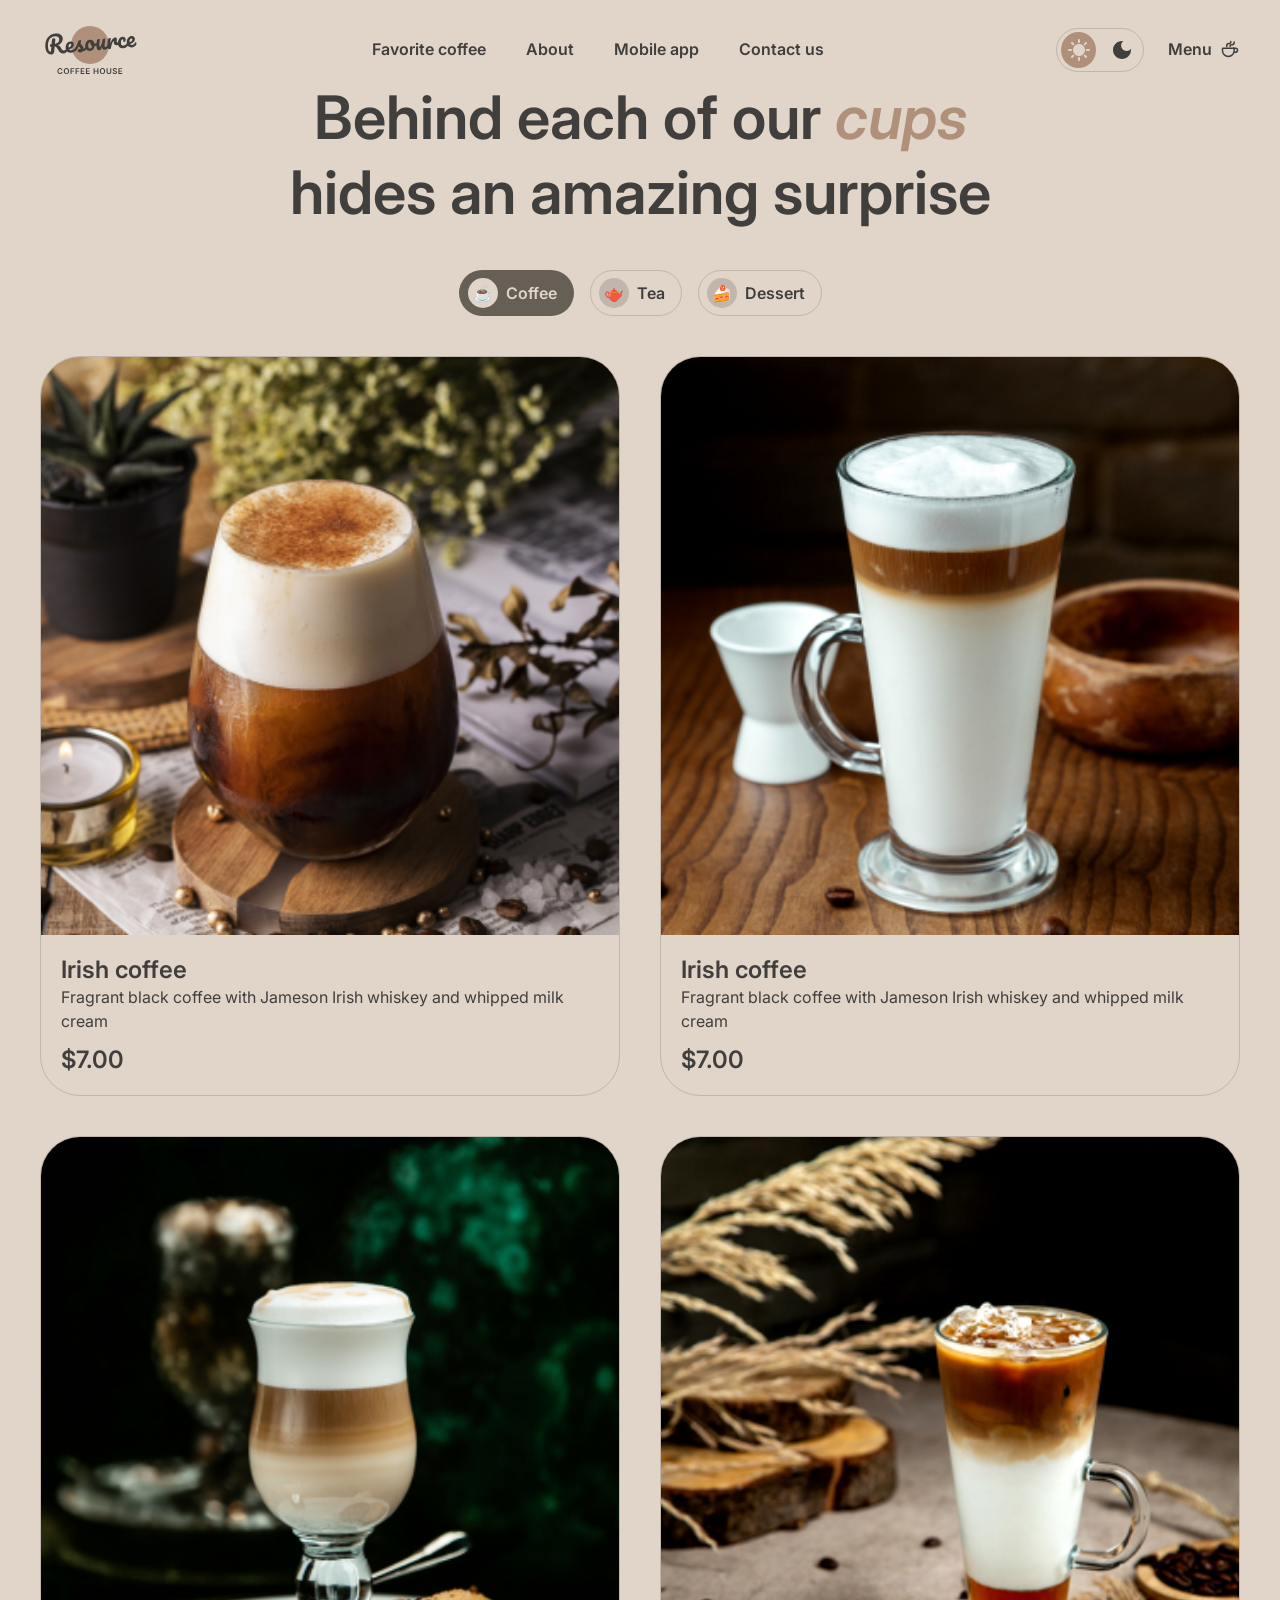
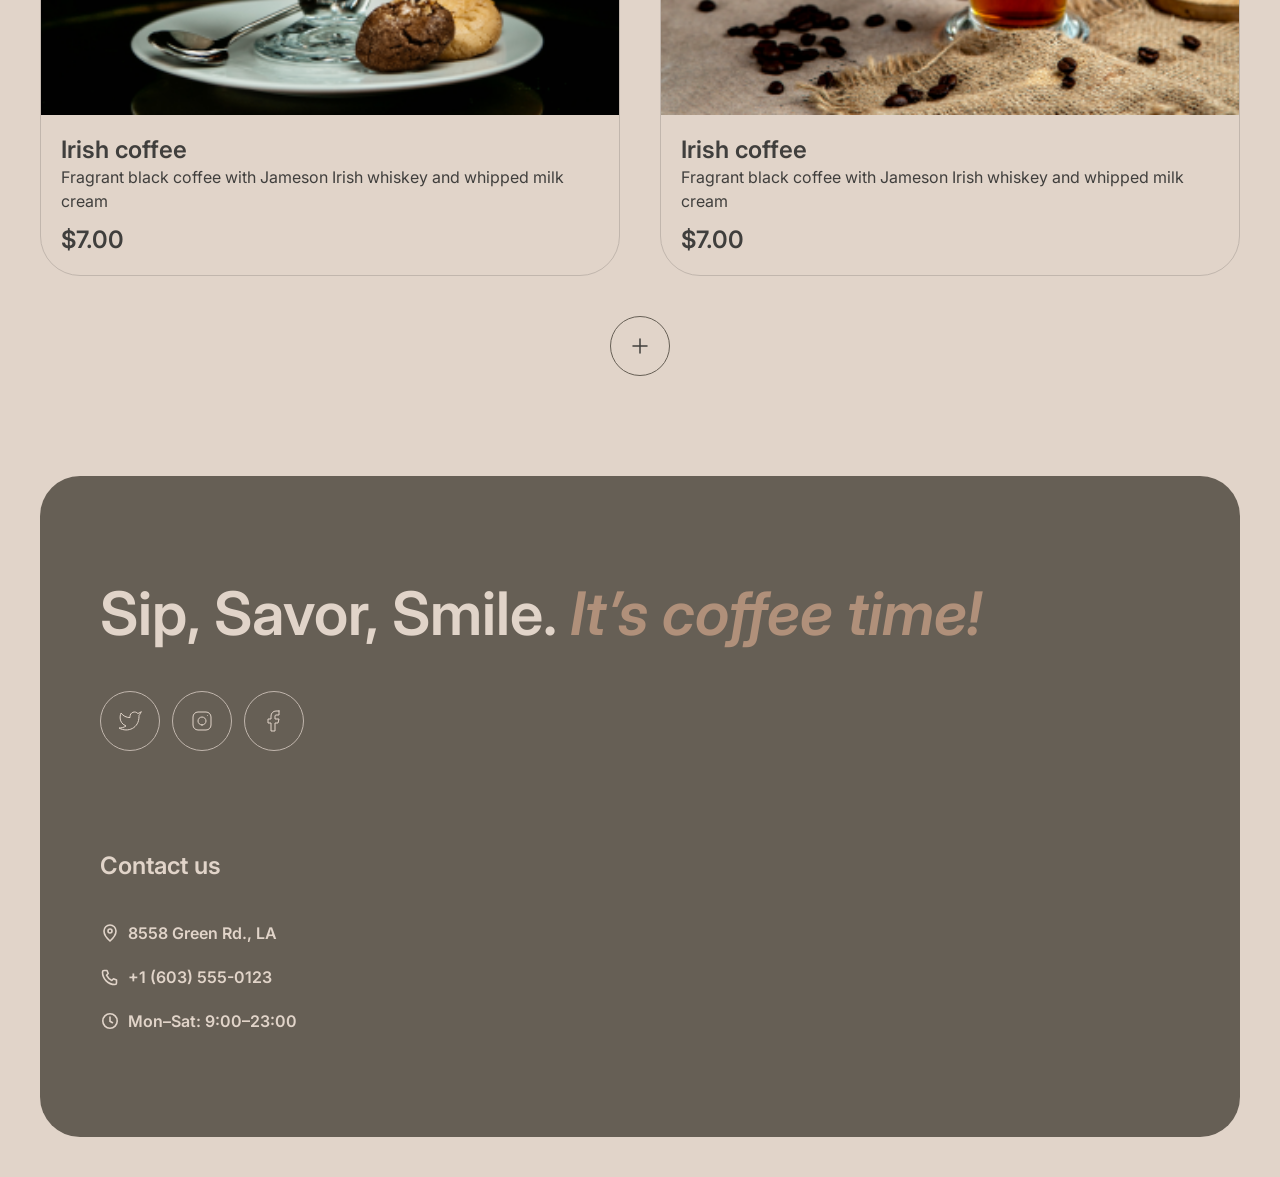
==== menu/index.html @ 62344fa4 "feat: add main and menu page" ====
<!doctype html>
<html lang="en" data-theme="light">
  <head>
    <meta charset="UTF-8" />
    <meta name="viewport" content="width=device-width, initial-scale=1.0" />
    <title>Resource Coffee House</title>
    <link rel="icon" href="../favicon.svg" type="image/svg+xml" />
    <link rel="preconnect" href="https://fonts.googleapis.com" />
    <link rel="preconnect" href="https://fonts.gstatic.com" crossorigin />
    <link
      href="https://fonts.googleapis.com/css2?family=Inter:ital,wght@0,400;0,600;1,600&display=swap"
      rel="stylesheet"
    />
    <link rel="stylesheet" href="../assets/css/main.css" />
    <script>
      document.documentElement.setAttribute(
        "data-theme",
        localStorage.getItem("theme") === "dark" ? "dark" : "light",
      );
    </script>
  </head>
  <body>
    <header class="header">
      <div class="container header__inner">
        <a class="logo" href="../index.html" aria-label="Resource home">
          <svg
            width="100"
            height="60"
            viewBox="0 0 100 60"
            fill="none"
            xmlns="http://www.w3.org/2000/svg"
          >
            <path
              d="M69 25C69 35.4934 60.4934 44 50 44C39.5066 44 31 35.4934 31 25C31 14.5066 39.5066 6 50 6C60.4934 6 69 14.5066 69 25Z"
              fill="#B0907A"
            />
            <path
              d="M95.6784 22.2913C95.8856 22.2732 96.0534 22.3548 96.1817 22.5364C96.326 22.7165 96.4127 22.9739 96.442 23.3086C96.4922 23.8824 96.4 24.3884 96.1652 24.8265C95.7789 25.5509 95.2359 26.1365 94.5362 26.5832C93.8524 27.0285 93.0084 27.295 92.0042 27.3829C90.4741 27.5168 89.2469 27.1664 88.3226 26.3318C87.3969 25.4812 86.8658 24.2749 86.7291 22.7129C86.6329 21.6131 86.7748 20.5727 87.1547 19.5919C87.5333 18.5951 88.1046 17.7822 88.8687 17.1532C89.6487 16.5229 90.5568 16.1623 91.5928 16.0717C92.5173 15.9908 93.2829 16.2049 93.8895 16.714C94.4948 17.2071 94.8386 17.9239 94.9209 18.8643C95.0171 19.9641 94.7016 20.9473 93.9743 21.814C93.2617 22.6633 91.9772 23.4021 90.1208 24.0303C90.5675 24.73 91.2451 25.0401 92.1537 24.9606C92.8072 24.9035 93.3279 24.7053 93.7158 24.3662C94.1197 24.0257 94.5692 23.4725 95.0643 22.7064C95.2346 22.4506 95.4393 22.3122 95.6784 22.2913ZM91.3914 18.4503C90.8016 18.5019 90.3295 18.8885 89.9751 19.6102C89.6365 20.3304 89.5098 21.1767 89.5949 22.149L89.5991 22.1968C90.5199 21.8914 91.2318 21.4918 91.7347 20.9981C92.2376 20.5044 92.4632 19.9626 92.4117 19.3729C92.3852 19.0701 92.2766 18.8386 92.0859 18.6786C91.9098 18.5013 91.6783 18.4252 91.3914 18.4503Z"
              fill="currentColor"
            />
            <path
              d="M83.2976 28.1446C81.7356 28.2813 80.4779 27.9497 79.5245 27.1497C78.5857 26.3324 78.0529 25.1985 77.926 23.7481C77.813 22.457 77.969 21.303 78.394 20.2861C78.819 19.2692 79.4149 18.4622 80.1818 17.8651C80.9487 17.268 81.7784 16.9304 82.671 16.8523C83.5477 16.7756 84.2481 16.9793 84.7723 17.4635C85.311 17.9303 85.6159 18.5702 85.6871 19.383C85.7456 20.0525 85.6437 20.6316 85.3813 21.1203C85.1348 21.6076 84.7725 21.8722 84.2944 21.9141C83.9915 21.9406 83.7382 21.8904 83.5344 21.7637C83.3465 21.6356 83.2414 21.444 83.2191 21.189C83.2093 21.0774 83.2141 20.9485 83.2334 20.8023C83.2527 20.6561 83.2676 20.5504 83.278 20.4852C83.3367 20.2392 83.357 20.0125 83.3389 19.8053C83.3208 19.5981 83.2511 19.4436 83.1297 19.3418C83.0243 19.2386 82.876 19.1953 82.6847 19.2121C82.3181 19.2441 81.9901 19.4415 81.7006 19.8041C81.4097 20.1508 81.193 20.6114 81.0506 21.186C80.9081 21.7606 80.8661 22.3826 80.9247 23.0521C81.0865 24.901 81.9723 25.7551 83.5821 25.6142C84.2356 25.557 84.9181 25.2805 85.6296 24.7846C86.3556 24.2714 87.0469 23.5444 87.7034 22.6036C87.8752 22.3637 88.0806 22.2333 88.3197 22.2124C88.5269 22.1942 88.6946 22.2759 88.8229 22.4574C88.9672 22.6375 89.054 22.895 89.0832 23.2297C89.1362 23.8354 89.028 24.3427 88.7587 24.7518C88.0904 25.7418 87.2526 26.5378 86.2452 27.1399C85.2524 27.7247 84.2699 28.0596 83.2976 28.1446Z"
              fill="currentColor"
            />
            <path
              d="M69.549 29.3476C68.9433 29.4006 68.485 29.1195 68.1742 28.5042C67.8794 27.8876 67.6706 26.8779 67.5479 25.4753C67.3666 23.4032 67.4892 21.4089 67.9158 19.4924C68.0188 19.0177 68.2207 18.6627 68.5213 18.4276C68.8365 18.1752 69.289 18.0232 69.8787 17.9716C70.1975 17.9437 70.4242 17.964 70.5586 18.0326C70.6931 18.1011 70.7701 18.2469 70.7897 18.4701C70.812 18.7251 70.7426 19.3094 70.5816 20.2229C70.478 20.8744 70.3993 21.4434 70.3455 21.93C70.2917 22.4165 70.2636 23.0132 70.2612 23.7201C70.6673 22.3033 71.1594 21.136 71.7376 20.2181C72.3158 19.3002 72.8997 18.6308 73.4892 18.2098C74.0947 17.7874 74.6605 17.5532 75.1865 17.5072C76.2225 17.4166 76.7858 17.8893 76.8765 18.9253C76.8946 19.1325 76.8668 19.6409 76.7931 20.4504C76.7214 21.0991 76.6925 21.5032 76.7064 21.6626C76.7552 22.2204 76.9789 22.4819 77.3773 22.4471C77.8236 22.408 78.3668 22.0072 79.0067 21.2445C79.1958 21.0191 79.4019 20.8967 79.6251 20.8772C79.8323 20.8591 80 20.9408 80.1283 21.1223C80.2712 21.2864 80.3559 21.5199 80.3824 21.8228C80.434 22.4125 80.315 22.8887 80.0255 23.2513C79.6197 23.7526 79.1285 24.1971 78.5521 24.5848C77.9903 24.9552 77.3746 25.1697 76.7052 25.2282C75.8604 25.3021 75.196 25.1434 74.7121 24.7521C74.2441 24.3594 73.978 23.7965 73.9139 23.0633C73.8929 22.8242 73.8959 22.583 73.9228 22.3397C73.9268 22.0182 73.9239 21.8016 73.9142 21.69C73.8919 21.435 73.793 21.3151 73.6177 21.3305C73.3786 21.3514 73.0836 21.6503 72.7325 22.2271C72.396 22.7865 72.0748 23.5213 71.7689 24.4314C71.4631 25.3415 71.2332 26.2932 71.0791 27.2864C70.9694 28.0509 70.8068 28.5791 70.5914 28.8709C70.3906 29.1455 70.0431 29.3044 69.549 29.3476Z"
              fill="currentColor"
            />
            <path
              d="M59.2462 30.2488C58.5289 30.3116 57.9106 30.0364 57.3912 29.4233C56.8863 28.7929 56.5906 27.9836 56.5042 26.9954C56.3996 25.8 56.3838 24.7012 56.4567 23.699C56.5282 22.6809 56.6985 21.5979 56.9675 20.4501C57.085 19.958 57.2782 19.5958 57.547 19.3635C57.8157 19.1312 58.2609 18.9878 58.8826 18.9334C59.2332 18.9028 59.4772 18.9376 59.6145 19.038C59.7677 19.1371 59.8541 19.2981 59.8736 19.5213C59.8847 19.6488 59.8347 20.0868 59.7235 20.8354C59.6157 21.4391 59.5349 21.9842 59.4811 22.4707C59.3088 24.1722 59.247 25.3019 59.2958 25.8598C59.3251 26.1945 59.3859 26.4301 59.4781 26.5666C59.569 26.6871 59.7021 26.7397 59.8774 26.7244C60.1165 26.7035 60.3904 26.4386 60.6993 25.9297C61.024 25.4195 61.3431 24.6608 61.6565 23.6536C61.9859 22.6451 62.2798 21.4148 62.5382 19.9627C62.6239 19.4734 62.7852 19.114 63.0221 18.8845C63.2749 18.6535 63.6643 18.5151 64.1903 18.4691C64.5569 18.437 64.8161 18.4625 64.9679 18.5456C65.1184 18.6127 65.204 18.7658 65.2249 19.0049C65.2598 19.4034 65.1561 20.5127 64.9138 22.3327C64.646 24.412 64.533 25.6907 64.5748 26.1688C64.6013 26.4717 64.686 26.7052 64.8289 26.8694C64.9703 27.0176 65.1447 27.0827 65.3519 27.0645C65.6706 27.0366 66.0285 26.8126 66.4254 26.3924C66.8368 25.9549 67.3708 25.2657 68.0273 24.3249C68.199 24.0851 68.4044 23.9547 68.6435 23.9337C68.8507 23.9156 69.0185 23.9973 69.1468 24.1788C69.291 24.3589 69.3778 24.6163 69.4071 24.9511C69.4629 25.5886 69.3547 26.096 69.0825 26.4731C68.471 27.3779 67.7905 28.1361 67.041 28.7477C66.3074 29.358 65.4385 29.707 64.4343 29.7949C63.6693 29.8618 63.0776 29.6165 62.6594 29.0588C62.2572 28.4997 62.0093 27.6862 61.9159 26.6183C61.7398 27.7259 61.4065 28.5982 60.9162 29.2354C60.4245 29.8566 59.8678 30.1944 59.2462 30.2488Z"
              fill="currentColor"
            />
            <path
              d="M57.5606 22.8796C57.7678 22.8614 57.9362 22.9511 58.0659 23.1485C58.1956 23.346 58.2744 23.6041 58.3023 23.9229C58.3692 24.688 58.1779 25.1625 57.7282 25.3463C56.8011 25.7647 55.7659 26.048 54.6225 26.1963C54.4367 27.5616 53.9332 28.6898 53.1117 29.5808C52.2888 30.4559 51.3115 30.9429 50.1799 31.0419C49.2235 31.1256 48.3824 30.9663 47.6566 30.564C46.9467 30.1603 46.383 29.5913 45.9654 28.8569C45.5478 28.1225 45.3 27.309 45.2219 26.4164C45.1159 25.205 45.2529 24.1089 45.6328 23.1281C46.0114 22.1313 46.5841 21.3343 47.351 20.7372C48.1165 20.1242 48.9933 19.7744 49.9816 19.688C51.1929 19.582 52.2022 19.9193 53.0093 20.6999C53.8309 21.4632 54.3592 22.453 54.5941 23.6691C55.339 23.5558 56.2177 23.3183 57.23 22.9567C57.3547 22.9136 57.4649 22.8879 57.5606 22.8796ZM50.1494 28.4908C50.6595 28.4462 51.0797 28.2007 51.41 27.7542C51.7563 27.3063 51.959 26.6863 52.0182 25.8941C51.4948 25.6026 51.0739 25.1977 50.7555 24.6795C50.4531 24.1599 50.2754 23.5972 50.2224 22.9916C50.2001 22.7365 50.2017 22.4794 50.2272 22.2202L50.1076 22.2307C49.4701 22.2864 48.9633 22.644 48.5873 23.3032C48.2259 23.9452 48.094 24.824 48.1916 25.9398C48.2683 26.8164 48.4942 27.4712 48.8694 27.9042C49.2605 28.3357 49.6872 28.5313 50.1494 28.4908Z"
              fill="currentColor"
            />
            <path
              d="M40.3103 32.4354C39.4815 32.508 38.8272 32.3725 38.3474 32.029C37.8836 31.6841 37.6307 31.2726 37.5889 30.7944C37.5527 30.38 37.6727 30.0081 37.9491 29.6787C38.2254 29.3494 38.6584 29.1589 39.2482 29.1073C39.4554 29.0892 39.6966 29.0922 39.9717 29.1163C40.2614 29.1231 40.4787 29.1282 40.6235 29.1316C40.5713 28.7185 40.4415 28.3364 40.2341 27.9851C40.0427 27.6325 39.8048 27.3 39.5205 26.9876C39.2348 26.6592 38.9692 26.3773 38.7237 26.1418C38.3119 27.1254 37.8861 27.9497 37.4464 28.6145C37.0226 29.278 36.5482 29.9137 36.0232 30.5218C35.7614 30.8338 35.4711 31.0038 35.1523 31.0316C34.8973 31.054 34.6824 30.9844 34.5077 30.823C34.3316 30.6457 34.2316 30.4216 34.2079 30.1506C34.1801 29.8318 34.2658 29.5272 34.4653 29.2367L34.7426 28.827C35.5244 27.6664 36.1078 26.7159 36.4928 25.9756C36.7233 25.4896 36.9884 24.8481 37.288 24.0509C37.5863 23.2379 37.8745 22.4016 38.1527 21.542C38.3942 20.8142 38.9931 20.4085 39.9494 20.3248C40.3957 20.2858 40.71 20.2984 40.8923 20.3628C41.0746 20.4271 41.1734 20.547 41.1888 20.7223C41.1971 20.8179 41.1785 20.9722 41.1329 21.1849C41.0873 21.3977 41.0177 21.6126 40.9243 21.8296C40.6876 22.4285 40.5867 22.9272 40.6215 23.3257C40.6424 23.5647 40.7451 23.8208 40.9296 24.0937C41.1301 24.3653 41.4244 24.7009 41.8127 25.1006C42.3814 25.7254 42.8141 26.2657 43.111 26.7216C43.4224 27.1601 43.6025 27.6583 43.6513 28.2162C43.6652 28.3756 43.6688 28.6001 43.662 28.8898C44.4166 28.5187 45.2626 27.6335 46.2003 26.2345C46.372 25.9946 46.5774 25.8642 46.8165 25.8433C47.0237 25.8252 47.1915 25.9069 47.3198 26.0884C47.464 26.2685 47.5508 26.5259 47.5801 26.8606C47.6331 27.4663 47.5249 27.9737 47.2555 28.3827C46.545 29.4407 45.8392 30.185 45.1381 30.6158C44.4515 31.0292 43.5756 31.2985 42.5105 31.4238C41.9204 32.0215 41.187 32.3587 40.3103 32.4354Z"
              fill="currentColor"
            />
            <path
              d="M36.6161 26.7357C36.8233 26.7175 36.9911 26.7992 37.1194 26.9807C37.2636 27.1608 37.3504 27.4183 37.3797 27.753C37.4355 28.3905 37.3273 28.8979 37.0551 29.2751C36.5281 30.0439 35.7492 30.7786 34.7183 31.4791C33.7034 32.1782 32.5823 32.5815 31.355 32.6888C29.6814 32.8353 28.3426 32.4947 27.3386 31.667C26.3347 30.8394 25.7637 29.6365 25.6256 28.0586C25.5294 26.9588 25.6713 25.9185 26.0512 24.9376C26.4298 23.9408 27.0011 23.1279 27.7652 22.4989C28.5452 21.8686 29.4533 21.508 30.4893 21.4174C31.4138 21.3365 32.1793 21.5506 32.786 22.0597C33.3913 22.5528 33.7351 23.2696 33.8173 24.21C33.9136 25.3098 33.5981 26.293 32.8708 27.1597C32.1581 28.009 30.8816 28.7471 29.0412 29.3739C29.5039 30.0722 30.293 30.3726 31.4088 30.275C32.126 30.2122 32.9173 29.894 33.7826 29.3204C34.6625 28.7295 35.4016 27.9983 35.9999 27.1269C36.1716 26.887 36.377 26.7566 36.6161 26.7357ZM30.2878 23.796C29.6981 23.8476 29.226 24.2342 28.8715 24.9559C28.533 25.6761 28.4063 26.5224 28.4914 27.4947L28.4955 27.5425C29.4164 27.2371 30.1283 26.8375 30.6312 26.3438C31.1341 25.8501 31.3597 25.3083 31.3081 24.7186C31.2816 24.4158 31.1731 24.1843 30.9824 24.0243C30.8063 23.847 30.5747 23.7709 30.2878 23.796Z"
              fill="currentColor"
            />
            <path
              d="M27.6906 27.5167C27.8978 27.4986 28.0656 27.5803 28.1939 27.7618C28.3382 27.9419 28.4249 28.1993 28.4542 28.5341C28.5086 29.1557 28.4004 29.6631 28.1296 30.0561C27.4454 31.0476 26.7351 31.8324 25.9987 32.4108C25.261 32.9733 24.3581 33.3012 23.2902 33.3946C22.2541 33.4853 21.3451 33.2837 20.5631 32.79C19.797 32.2949 19.028 31.3985 18.256 30.1009C17.6351 29.063 17.151 28.3023 16.8035 27.8188C16.4547 27.3193 16.119 26.9712 15.7967 26.7745C15.4903 26.5765 15.1198 26.4724 14.6852 26.4622C14.6508 26.8025 14.5595 27.8705 14.4114 29.6663C14.3537 30.4744 14.3165 30.9675 14.3 31.1456C14.2256 32.1319 13.9724 32.9089 13.5402 33.4767C13.1067 34.0286 12.4038 34.3471 11.4315 34.4321C10.3636 34.5256 9.38799 34.2977 8.50477 33.7486C7.63609 33.1822 6.9298 32.3606 6.38589 31.2839C5.84059 30.1913 5.50518 28.9277 5.37968 27.4932C5.1454 24.8154 5.40544 22.4638 6.15978 20.4383C6.93006 18.4115 8.10738 16.8148 9.69174 15.6483C11.2906 14.4644 13.1899 13.7763 15.3895 13.5838C16.9196 13.45 18.223 13.5688 19.2994 13.9404C20.3759 14.312 21.1968 14.8826 21.762 15.6523C22.3432 16.4206 22.6784 17.3148 22.7676 18.3349C22.8457 19.2275 22.7073 20.1229 22.3522 21.0213C22.0117 21.9023 21.4476 22.7066 20.66 23.434C19.8724 24.1614 18.8869 24.7375 17.7034 25.1622C18.4866 25.3025 19.1057 25.5856 19.5605 26.0116C20.0154 26.4376 20.4891 27.0787 20.9816 27.9351C21.5115 28.8524 22.0112 29.5153 22.4806 29.924C22.966 30.3312 23.4955 30.5098 24.0693 30.4596C24.5794 30.4149 25.0509 30.205 25.4838 29.8299C25.9154 29.4388 26.4456 28.7981 27.0744 27.9079C27.2461 27.6681 27.4515 27.5377 27.6906 27.5167ZM11.3837 26.727C10.8418 26.7744 10.4561 26.6797 10.2266 26.4428C10.013 26.2045 9.89225 25.9259 9.86436 25.6071C9.8309 25.2246 9.92394 24.9113 10.1435 24.6672C10.379 24.4218 10.6562 24.2851 10.9749 24.2572L11.5727 24.2049C11.691 22.6206 11.8123 21.2528 11.9364 20.1016C12.053 19.0474 12.6771 18.4708 13.8088 18.3718C14.7173 18.2923 15.2071 18.659 15.2782 19.4719C15.2936 19.6473 15.2975 19.7835 15.2899 19.8805L14.9199 23.9121C15.7764 23.789 16.5393 23.5134 17.2085 23.0855C17.8937 22.6561 18.4149 22.0966 18.7722 21.4068C19.1454 20.7156 19.2957 19.9556 19.2232 19.1268C19.1353 18.1226 18.7236 17.3636 17.988 16.8498C17.2524 16.3359 16.2232 16.1369 14.9002 16.2526C13.3382 16.3893 12.0016 16.8997 10.8904 17.7839C9.79381 18.6508 8.98568 19.8779 8.46605 21.4653C7.94503 23.0366 7.78003 24.9142 7.97108 27.0978C8.06033 28.1179 8.24063 28.9855 8.51198 29.7006C8.78334 30.4157 9.08648 30.9432 9.42139 31.2834C9.75631 31.6235 10.0592 31.7817 10.3302 31.7579C10.5374 31.7398 10.6957 31.6216 10.8051 31.4032C10.9304 31.1834 11.0127 30.839 11.052 30.3698L11.3837 26.727Z"
              fill="currentColor"
            />
            <path
              d="M78.4023 54.0001V48.1819H82.1864V49.0654H79.4563V50.645H81.9904V51.5285H79.4563V53.1165H82.2092V54.0001H78.4023Z"
              fill="currentColor"
            />
            <path
              d="M75.9698 49.7813C75.9433 49.5332 75.8316 49.34 75.6346 49.2017C75.4395 49.0635 75.1857 48.9943 74.8732 48.9943C74.6535 48.9943 74.4651 49.0275 74.3079 49.0938C74.1507 49.1601 74.0304 49.25 73.9471 49.3637C73.8638 49.4773 73.8211 49.607 73.8192 49.7529C73.8192 49.8741 73.8467 49.9792 73.9016 50.0682C73.9585 50.1572 74.0352 50.233 74.1317 50.2955C74.2283 50.3561 74.3353 50.4072 74.4528 50.4489C74.5702 50.4906 74.6886 50.5256 74.8079 50.554L75.3533 50.6904C75.573 50.7415 75.7842 50.8106 75.9869 50.8977C76.1914 50.9849 76.3742 51.0947 76.5352 51.2273C76.698 51.3599 76.8268 51.5199 76.9215 51.7074C77.0162 51.8949 77.0636 52.1146 77.0636 52.3665C77.0636 52.7074 76.9764 53.0076 76.8022 53.2671C76.628 53.5246 76.3761 53.7263 76.0465 53.8722C75.7189 54.0161 75.3221 54.0881 74.8562 54.0881C74.4035 54.0881 74.0105 54.018 73.6772 53.8779C73.3458 53.7377 73.0863 53.5332 72.8988 53.2642C72.7132 52.9953 72.6128 52.6676 72.5977 52.2813H73.6346C73.6497 52.4839 73.7122 52.6525 73.8221 52.787C73.9319 52.9214 74.0749 53.0218 74.2511 53.0881C74.4291 53.1544 74.628 53.1875 74.8477 53.1875C75.0768 53.1875 75.2776 53.1534 75.4499 53.0852C75.6242 53.0152 75.7605 52.9186 75.859 52.7955C75.9575 52.6705 76.0077 52.5246 76.0096 52.358C76.0077 52.2065 75.9632 52.0815 75.8761 51.983C75.7889 51.8826 75.6668 51.7993 75.5096 51.733C75.3543 51.6648 75.1725 51.6042 74.9641 51.5512L74.3022 51.3807C73.823 51.2576 73.4442 51.071 73.1658 50.821C72.8893 50.5692 72.7511 50.2349 72.7511 49.8182C72.7511 49.4754 72.8439 49.1752 73.0295 48.9176C73.217 48.6601 73.4717 48.4602 73.7937 48.3182C74.1156 48.1743 74.4802 48.1023 74.8874 48.1023C75.3003 48.1023 75.6621 48.1743 75.9727 48.3182C76.2852 48.4602 76.5304 48.6582 76.7085 48.912C76.8865 49.1638 76.9783 49.4536 76.984 49.7813H75.9698Z"
              fill="currentColor"
            />
            <path
              d="M70.2086 48.1819H71.2626V51.983C71.2626 52.3997 71.1641 52.7662 70.9672 53.0825C70.7721 53.3987 70.4975 53.6459 70.1433 53.8239C69.7891 54.0001 69.3753 54.0881 68.9018 54.0881C68.4264 54.0881 68.0117 54.0001 67.6575 53.8239C67.3033 53.6459 67.0287 53.3987 66.8336 53.0825C66.6386 52.7662 66.541 52.3997 66.541 51.983V48.1819H67.595V51.895C67.595 52.1374 67.648 52.3533 67.7541 52.5427C67.862 52.7321 68.0136 52.8807 68.2086 52.9887C68.4037 53.0948 68.6348 53.1478 68.9018 53.1478C69.1689 53.1478 69.3999 53.0948 69.595 52.9887C69.792 52.8807 69.9435 52.7321 70.0495 52.5427C70.1556 52.3533 70.2086 52.1374 70.2086 51.895V48.1819Z"
              fill="currentColor"
            />
            <path
              d="M65.1435 51.0909C65.1435 51.7178 65.026 52.2548 64.7912 52.7017C64.5582 53.1468 64.2401 53.4877 63.8366 53.7245C63.4351 53.9612 62.9796 54.0796 62.4702 54.0796C61.9607 54.0796 61.5043 53.9612 61.1009 53.7245C60.6993 53.4858 60.3812 53.144 60.1463 52.6989C59.9134 52.2519 59.7969 51.7159 59.7969 51.0909C59.7969 50.464 59.9134 49.9281 60.1463 49.483C60.3812 49.036 60.6993 48.6942 61.1009 48.4574C61.5043 48.2207 61.9607 48.1023 62.4702 48.1023C62.9796 48.1023 63.4351 48.2207 63.8366 48.4574C64.2401 48.6942 64.5582 49.036 64.7912 49.483C65.026 49.9281 65.1435 50.464 65.1435 51.0909ZM64.0838 51.0909C64.0838 50.6496 64.0147 50.2775 63.8764 49.9745C63.7401 49.6695 63.5507 49.4394 63.3082 49.2841C63.0658 49.1269 62.7865 49.0483 62.4702 49.0483C62.1539 49.0483 61.8745 49.1269 61.6321 49.2841C61.3897 49.4394 61.1993 49.6695 61.0611 49.9745C60.9247 50.2775 60.8565 50.6496 60.8565 51.0909C60.8565 51.5322 60.9247 51.9053 61.0611 52.2102C61.1993 52.5133 61.3897 52.7434 61.6321 52.9006C61.8745 53.0559 62.1539 53.1335 62.4702 53.1335C62.7865 53.1335 63.0658 53.0559 63.3082 52.9006C63.5507 52.7434 63.7401 52.5133 63.8764 52.2102C64.0147 51.9053 64.0838 51.5322 64.0838 51.0909Z"
              fill="currentColor"
            />
            <path
              d="M53.5918 54.0001V48.1819H54.6458V50.645H57.3418V48.1819H58.3986V54.0001H57.3418V51.5285H54.6458V54.0001H53.5918Z"
              fill="currentColor"
            />
            <path
              d="M45.9492 54.0001V48.1819H49.7333V49.0654H47.0032V50.645H49.5373V51.5285H47.0032V53.1165H49.756V54.0001H45.9492Z"
              fill="currentColor"
            />
            <path
              d="M40.6895 54.0001V48.1819H44.4735V49.0654H41.7434V50.645H44.2775V51.5285H41.7434V53.1165H44.4963V54.0001H40.6895Z"
              fill="currentColor"
            />
            <path
              d="M35.6016 54.0001V48.1819H39.3288V49.0654H36.6555V50.645H39.0732V51.5285H36.6555V54.0001H35.6016Z"
              fill="currentColor"
            />
            <path
              d="M30.5137 54.0001V48.1819H34.2409V49.0654H31.5676V50.645H33.9853V51.5285H31.5676V54.0001H30.5137Z"
              fill="currentColor"
            />
            <path
              d="M29.1181 51.0909C29.1181 51.7178 29.0007 52.2548 28.7658 52.7017C28.5328 53.1468 28.2147 53.4877 27.8113 53.7245C27.4097 53.9612 26.9542 54.0796 26.4448 54.0796C25.9353 54.0796 25.4789 53.9612 25.0755 53.7245C24.6739 53.4858 24.3558 53.144 24.1209 52.6989C23.888 52.2519 23.7715 51.7159 23.7715 51.0909C23.7715 50.464 23.888 49.9281 24.1209 49.483C24.3558 49.036 24.6739 48.6942 25.0755 48.4574C25.4789 48.2207 25.9353 48.1023 26.4448 48.1023C26.9542 48.1023 27.4097 48.2207 27.8113 48.4574C28.2147 48.6942 28.5328 49.036 28.7658 49.483C29.0007 49.9281 29.1181 50.464 29.1181 51.0909ZM28.0584 51.0909C28.0584 50.6496 27.9893 50.2775 27.851 49.9745C27.7147 49.6695 27.5253 49.4394 27.2828 49.2841C27.0404 49.1269 26.7611 49.0483 26.4448 49.0483C26.1285 49.0483 25.8491 49.1269 25.6067 49.2841C25.3643 49.4394 25.1739 49.6695 25.0357 49.9745C24.8993 50.2775 24.8311 50.6496 24.8311 51.0909C24.8311 51.5322 24.8993 51.9053 25.0357 52.2102C25.1739 52.5133 25.3643 52.7434 25.6067 52.9006C25.8491 53.0559 26.1285 53.1335 26.4448 53.1335C26.7611 53.1335 27.0404 53.0559 27.2828 52.9006C27.5253 52.7434 27.7147 52.5133 27.851 52.2102C27.9893 51.9053 28.0584 51.5322 28.0584 51.0909Z"
              fill="currentColor"
            />
            <path
              d="M22.5536 50.1449H21.4911C21.4608 49.9707 21.4049 49.8163 21.3235 49.6818C21.2421 49.5455 21.1407 49.4299 21.0195 49.3352C20.8983 49.2406 20.7601 49.1695 20.6048 49.1222C20.4513 49.0729 20.2856 49.0483 20.1076 49.0483C19.7913 49.0483 19.511 49.1279 19.2667 49.287C19.0224 49.4442 18.8311 49.6752 18.6928 49.9801C18.5546 50.2832 18.4854 50.6534 18.4854 51.0909C18.4854 51.536 18.5546 51.911 18.6928 52.2159C18.833 52.519 19.0243 52.7481 19.2667 52.9034C19.511 53.0568 19.7904 53.1335 20.1048 53.1335C20.279 53.1335 20.4419 53.1108 20.5934 53.0654C20.7468 53.018 20.8841 52.9489 21.0053 52.858C21.1284 52.7671 21.2317 52.6553 21.315 52.5227C21.4002 52.3902 21.4589 52.2387 21.4911 52.0682L22.5536 52.0739C22.5138 52.3504 22.4277 52.6099 22.2951 52.8523C22.1644 53.0947 21.993 53.3087 21.7809 53.4943C21.5688 53.6781 21.3207 53.822 21.0366 53.9262C20.7525 54.0284 20.4371 54.0796 20.0906 54.0796C19.5792 54.0796 19.1228 53.9612 18.7212 53.7245C18.3197 53.4877 18.0034 53.1459 17.7724 52.6989C17.5413 52.2519 17.4258 51.7159 17.4258 51.0909C17.4258 50.464 17.5423 49.9281 17.7752 49.483C18.0082 49.036 18.3254 48.6942 18.7269 48.4574C19.1284 48.2207 19.583 48.1023 20.0906 48.1023C20.4144 48.1023 20.7156 48.1477 20.994 48.2387C21.2724 48.3296 21.5205 48.4631 21.7383 48.6392C21.9561 48.8135 22.1351 49.0275 22.2752 49.2813C22.4173 49.5332 22.5101 49.821 22.5536 50.1449Z"
              fill="currentColor"
            />
          </svg>
        </a>

        <nav class="nav" aria-label="Primary">
          <ul class="nav__list">
            <li>
              <a class="nav__link" href="index.html#favorite-coffee"
                >Favorite coffee</a
              >
            </li>
            <li><a class="nav__link" href="index.html#about">About</a></li>
            <li>
              <a class="nav__link" href="index.html#mobile-app">Mobile app</a>
            </li>
            <li><a class="nav__link" href="#contacts">Contact us</a></li>
          </ul>
        </nav>

        <div class="header__actions">
          <div class="theme-switch" role="group" aria-label="Color theme">
            <button
              type="button"
              class="theme-switch__btn"
              data-theme-value="light"
              aria-label="Light theme"
            >
              <svg
                width="22"
                height="22"
                viewBox="0 0 22 22"
                fill="none"
                xmlns="http://www.w3.org/2000/svg"
              >
                <path
                  d="M10 3V1C10 0.45 10.45 0 11 0C11.55 0 12 0.45 12 1V3C12 3.55 11.55 4 11 4C10.45 4 10 3.55 10 3ZM17.36 6.05L18.77 4.63C19.16 4.24 19.16 3.61 18.77 3.22C18.38 2.83 17.75 2.83 17.36 3.22L15.95 4.64C15.56 5.03 15.56 5.66 15.95 6.05C16.34 6.44 16.97 6.44 17.36 6.05ZM21 10H19C18.45 10 18 10.45 18 11C18 11.55 18.45 12 19 12H21C21.55 12 22 11.55 22 11C22 10.45 21.55 10 21 10ZM11 18C10.45 18 10 18.45 10 19V21C10 21.55 10.45 22 11 22C11.55 22 12 21.55 12 21V19C12 18.45 11.55 18 11 18ZM4.64 6.05L3.22 4.64C2.83 4.25 2.83 3.61 3.22 3.23C3.61 2.85 4.25 2.84 4.63 3.23L6.04 4.64C6.43 5.03 6.43 5.67 6.04 6.05C5.65 6.43 5.02 6.44 4.64 6.05ZM15.95 15.95C15.56 16.34 15.56 16.98 15.95 17.36L17.36 18.77C17.75 19.16 18.39 19.16 18.77 18.77C19.16 18.38 19.16 17.74 18.77 17.36L17.36 15.95C16.98 15.56 16.34 15.56 15.95 15.95ZM1 12H3C3.55 12 4 11.55 4 11C4 10.45 3.55 10 3 10H1C0.45 10 0 10.45 0 11C0 11.55 0.45 12 1 12ZM4.64 18.78L6.05 17.37C6.44 16.98 6.44 16.34 6.05 15.96C5.66 15.58 5.02 15.57 4.64 15.96L3.23 17.37C2.84 17.76 2.84 18.4 3.23 18.78C3.61 19.17 4.25 19.17 4.64 18.78ZM11 5C7.69 5 5 7.69 5 11C5 14.31 7.69 17 11 17C14.31 17 17 14.31 17 11C17 7.69 14.31 5 11 5Z"
                  fill="#E1D4C9"
                />
              </svg>
            </button>
            <button
              type="button"
              class="theme-switch__btn"
              data-theme-value="dark"
              aria-label="Dark theme"
            >
              <svg
                width="18"
                height="18"
                viewBox="0 0 18 18"
                fill="none"
                xmlns="http://www.w3.org/2000/svg"
              >
                <path
                  d="M9 0C4.03 0 0 4.03 0 9C0 13.97 4.03 18 9 18C13.97 18 18 13.97 18 9C18 8.54 17.96 8.08 17.9 7.64C16.92 9.01 15.32 9.9 13.5 9.9C10.52 9.9 8.1 7.48 8.1 4.5C8.1 2.69 8.99 1.08 10.36 0.0999999C9.92 0.0399999 9.46 0 9 0Z"
                  fill="currentColor"
                />
              </svg>
            </button>
          </div>

          <a class="nav__link nav__link--menu" href="menu/">
            Menu
            <svg
              width="20"
              height="20"
              viewBox="0 0 20 20"
              fill="none"
              xmlns="http://www.w3.org/2000/svg"
            >
              <path
                d="M14.166 9.76667V11.6667C14.166 14.8883 11.5543 17.5 8.33268 17.5C5.11102 17.5 2.49935 14.8883 2.49935 11.6667V9.76667C2.49935 9.4353 2.76798 9.16667 3.09935 9.16667H13.566C13.8974 9.16667 14.166 9.4353 14.166 9.76667Z"
                stroke="currentColor"
                stroke-width="1.5"
                stroke-linecap="round"
                stroke-linejoin="round"
              />
              <path
                d="M9.99935 7.49996C9.99935 6.66663 10.5946 5.83329 11.7851 5.83329C13.1 5.83329 14.166 4.7673 14.166 3.45234V2.91663"
                stroke="currentColor"
                stroke-width="1.5"
                stroke-linecap="round"
                stroke-linejoin="round"
              />
              <path
                d="M6.66732 7.5V7.08333C6.66732 5.70262 7.78661 4.58333 9.16732 4.58333C10.0878 4.58333 10.834 3.83714 10.834 2.91667V2.5"
                stroke="currentColor"
                stroke-width="1.5"
                stroke-linecap="round"
                stroke-linejoin="round"
              />
              <path
                d="M13.334 9.16663H15.4173C16.5679 9.16663 17.5007 10.0994 17.5007 11.25C17.5007 12.4006 16.5679 13.3333 15.4173 13.3333H14.1673"
                stroke="currentColor"
                stroke-width="1.5"
                stroke-linecap="round"
                stroke-linejoin="round"
              />
            </svg>
          </a>

          <button type="button" class="burger" aria-label="Open menu">
            <span></span><span></span>
          </button>
        </div>
      </div>
    </header>
    <main class="main">
      <section class="menu">
        <div class="container menu__inner">
          <h1 class="heading-2 menu__title">
            Behind each of our <span class="accent">cups</span> hides an amazing
            surprise
          </h1>

          <div class="tabs" role="tablist" aria-label="Menu categories">
            <button class="tab is-active" type="button">
              <span class="tab__icon" aria-hidden="true">☕</span>
              Coffee
            </button>
            <button class="tab" type="button">
              <span class="tab__icon" aria-hidden="true">🫖</span>
              Tea
            </button>
            <button class="tab" type="button">
              <span class="tab__icon" aria-hidden="true">🍰</span>
              Dessert
            </button>
          </div>

          <div class="catalog">
            <article class="card">
              <img
                src="../assets/images/coffee-1.png"
                alt="Irish coffee"
                width="310"
                height="310"
              />
              <div class="card__body">
                <div>
                  <h2 class="heading-3">Irish coffee</h2>
                  <p>
                    Fragrant black coffee with Jameson Irish whiskey and whipped
                    milk cream
                  </p>
                </div>
                <p class="heading-3">$7.00</p>
              </div>
            </article>
            <article class="card">
              <img
                src="../assets/images/coffee-2.png"
                alt="Irish coffee"
                width="310"
                height="310"
              />
              <div class="card__body">
                <div>
                  <h2 class="heading-3">Irish coffee</h2>
                  <p>
                    Fragrant black coffee with Jameson Irish whiskey and whipped
                    milk cream
                  </p>
                </div>
                <p class="heading-3">$7.00</p>
              </div>
            </article>
            <article class="card">
              <img
                src="../assets/images/coffee-3.png"
                alt="Irish coffee"
                width="310"
                height="310"
              />
              <div class="card__body">
                <div>
                  <h2 class="heading-3">Irish coffee</h2>
                  <p>
                    Fragrant black coffee with Jameson Irish whiskey and whipped
                    milk cream
                  </p>
                </div>
                <p class="heading-3">$7.00</p>
              </div>
            </article>
            <article class="card">
              <img
                src="../assets/images/coffee-4.png"
                alt="Irish coffee"
                width="310"
                height="310"
              />
              <div class="card__body">
                <div>
                  <h2 class="heading-3">Irish coffee</h2>
                  <p>
                    Fragrant black coffee with Jameson Irish whiskey and whipped
                    milk cream
                  </p>
                </div>
                <p class="heading-3">$7.00</p>
              </div>
            </article>
            <article class="card">
              <img
                src="../assets/images/coffee-5.png"
                alt="Irish coffee"
                width="310"
                height="310"
              />
              <div class="card__body">
                <div>
                  <h2 class="heading-3">Irish coffee</h2>
                  <p>
                    Fragrant black coffee with Jameson Irish whiskey and whipped
                    milk cream
                  </p>
                </div>
                <p class="heading-3">$7.00</p>
              </div>
            </article> 
            <article class="card">
              <img
                src="../assets/images/coffee-6.png"
                alt="Irish coffee"
                width="310"
                height="310"
              />
              <div class="card__body">
                <div>
                  <h2 class="heading-3">Irish coffee</h2>
                  <p>
                    Fragrant black coffee with Jameson Irish whiskey and whipped
                    milk cream
                  </p>
                </div>
                <p class="heading-3">$7.00</p>
              </div>
            </article> 
            <article class="card">
              <img
                src="../assets/images/coffee-7.png"
                alt="Irish coffee"
                width="310"
                height="310"
              />
              <div class="card__body">
                <div>
                  <h2 class="heading-3">Irish coffee</h2>
                  <p>
                    Fragrant black coffee with Jameson Irish whiskey and whipped
                    milk cream
                  </p>
                </div>
                <p class="heading-3">$7.00</p>
              </div>
            </article>
            <article class="card">
              <img
                src="../assets/images/coffee-8.png"
                alt="Irish coffee"
                width="310"
                height="310"
              />
              <div class="card__body">
                <div>
                  <h2 class="heading-3">Irish coffee</h2>
                  <p>
                    Fragrant black coffee with Jameson Irish whiskey and whipped
                    milk cream
                  </p>
                </div>
                <p class="heading-3">$7.00</p>
              </div>
            </article>
          </div>

          <button class="load-more" type="button" aria-label="Load more">
            <svg
              width="24"
              height="24"
              viewBox="0 0 24 24"
              fill="none"
              aria-hidden="true"
            >
              <path
                d="M12 5v14M5 12h14"
                stroke="currentColor"
                stroke-width="1.5"
                stroke-linecap="round"
              />
            </svg>
          </button>
        </div>
      </section>
    </main>
    <footer class="footer" id="contacts">
      <div class="container">
        <div class="footer__box">
          <div class="footer__offer">
            <h2 class="heading-2">
              Sip, Savor, Smile. <span class="accent">It’s coffee time!</span>
            </h2>
            <ul class="socials">
              <li>
                <a
                  class="socials__link"
                  href="https://twitter.com"
                  target="_blank"
                  aria-label="Twitter"
                >
                  <svg
                    width="24"
                    height="24"
                    viewBox="0 0 24 24"
                    fill="none"
                    xmlns="http://www.w3.org/2000/svg"
                  >
                    <path
                      d="M23 3.01006C23 3.01006 20.9821 4.20217 19.86 4.54006C19.2577 3.84757 18.4573 3.35675 17.567 3.13398C16.6767 2.91122 15.7395 2.96725 14.8821 3.29451C14.0247 3.62177 13.2884 4.20446 12.773 4.96377C12.2575 5.72309 11.9877 6.62239 12 7.54006V8.54006C10.2426 8.58562 8.50127 8.19587 6.93101 7.4055C5.36074 6.61513 4.01032 5.44869 3 4.01006C3 4.01006 -1 13.0101 8 17.0101C5.94053 18.408 3.48716 19.109 1 19.0101C10 24.0101 21 19.0101 21 7.51006C20.9991 7.23151 20.9723 6.95365 20.92 6.68006C21.9406 5.67355 23 3.01006 23 3.01006Z"
                      stroke="currentColor"
                      stroke-linecap="round"
                      stroke-linejoin="round"
                    />
                  </svg>
                </a>
              </li>
              <li>
                <a
                  class="socials__link"
                  href="https://instagram.com"
                  target="_blank"
                  aria-label="Instagram"
                >
                  <svg
                    width="24"
                    height="24"
                    viewBox="0 0 24 24"
                    fill="none"
                    xmlns="http://www.w3.org/2000/svg"
                  >
                    <path
                      d="M12 16C14.2091 16 16 14.2091 16 12C16 9.79086 14.2091 8 12 8C9.79086 8 8 9.79086 8 12C8 14.2091 9.79086 16 12 16Z"
                      stroke="currentColor"
                      stroke-linecap="round"
                      stroke-linejoin="round"
                    />
                    <path
                      d="M3 16V8C3 5.23858 5.23858 3 8 3H16C18.7614 3 21 5.23858 21 8V16C21 18.7614 18.7614 21 16 21H8C5.23858 21 3 18.7614 3 16Z"
                      stroke="currentColor"
                    />
                    <path
                      d="M17.5 6.51L17.51 6.49889"
                      stroke="currentColor"
                      stroke-linecap="round"
                      stroke-linejoin="round"
                    />
                  </svg>
                </a>
              </li>
              <li>
                <a
                  class="socials__link"
                  href="https://facebook.com"
                  target="_blank"
                  aria-label="Facebook"
                >
                  <svg
                    width="24"
                    height="24"
                    viewBox="0 0 24 24"
                    fill="none"
                    xmlns="http://www.w3.org/2000/svg"
                  >
                    <path
                      d="M17 2H14C12.6739 2 11.4021 2.52678 10.4645 3.46447C9.52678 4.40215 9 5.67392 9 7V10H6V14H9V22H13V14H16L17 10H13V7C13 6.73478 13.1054 6.48043 13.2929 6.29289C13.4804 6.10536 13.7348 6 14 6H17V2Z"
                      stroke="currentColor"
                      stroke-linecap="round"
                      stroke-linejoin="round"
                    />
                  </svg>
                </a>
              </li>
            </ul>
          </div>

          <div class="footer__info">
            <h3 class="heading-3">Contact us</h3>
            <ul class="contacts-list">
              <li>
                <a
                  href="https://maps.google.com/?q=8558+Green+Rd+LA"
                  target="_blank"
                >
                  <svg
                    width="20"
                    height="20"
                    viewBox="0 0 20 20"
                    fill="none"
                    aria-hidden="true"
                  >
                    <path
                      d="M10 18s6-5.2 6-10A6 6 0 1 0 4 8c0 4.8 6 10 6 10Z"
                      stroke="currentColor"
                      stroke-width="1.6"
                    />
                    <circle
                      cx="10"
                      cy="8"
                      r="2"
                      stroke="currentColor"
                      stroke-width="1.6"
                    />
                  </svg>
                  8558 Green Rd., LA
                </a>
              </li>
              <li>
                <a href="tel:+16035550123">
                  <svg
                    width="20"
                    height="20"
                    viewBox="0 0 20 20"
                    fill="none"
                    aria-hidden="true"
                  >
                    <path
                      d="M4 3.5h3l1.2 3L6.5 8.2a11 11 0 0 0 5.3 5.3l1.7-1.7 3 1.2v3A1.5 1.5 0 0 1 15 17.5 12.5 12.5 0 0 1 2.5 5 1.5 1.5 0 0 1 4 3.5Z"
                      stroke="currentColor"
                      stroke-width="1.6"
                      stroke-linejoin="round"
                    />
                  </svg>
                  +1 (603) 555-0123
                </a>
              </li>
              <li>
                <span>
                  <svg
                    width="20"
                    height="20"
                    viewBox="0 0 20 20"
                    fill="none"
                    aria-hidden="true"
                  >
                    <circle
                      cx="10"
                      cy="10"
                      r="7.2"
                      stroke="currentColor"
                      stroke-width="1.6"
                    />
                    <path
                      d="M10 6v4.2l2.5 1.5"
                      stroke="currentColor"
                      stroke-width="1.6"
                      stroke-linecap="round"
                    />
                  </svg>
                  Mon–Sat: 9:00–23:00
                </span>
              </li>
            </ul>
          </div>
        </div>
      </div>
    </footer>

    <script src="../assets/js/theme.js"></script>
  </body>
</html>
---- assets/css/main.css ----
@import "global.css";
@import "reset.css";
@import "theme.css";
@import "header.css";
@import "footer.css";
@import "home.css";
@import "catalog.css";

body {
  font-family: Inter, sans-serif;
  font-size: 16px;
  font-weight: 400;
  line-height: 1.5;
  color: var(--text-primary);
  background: var(--bg-page);
}

img {
  max-width: 100%;
  height: auto;
  display: block;
}

button {
  font: inherit;
  color: inherit;
  background: none;
  border: 0;
  padding: 0;
  cursor: pointer;
}
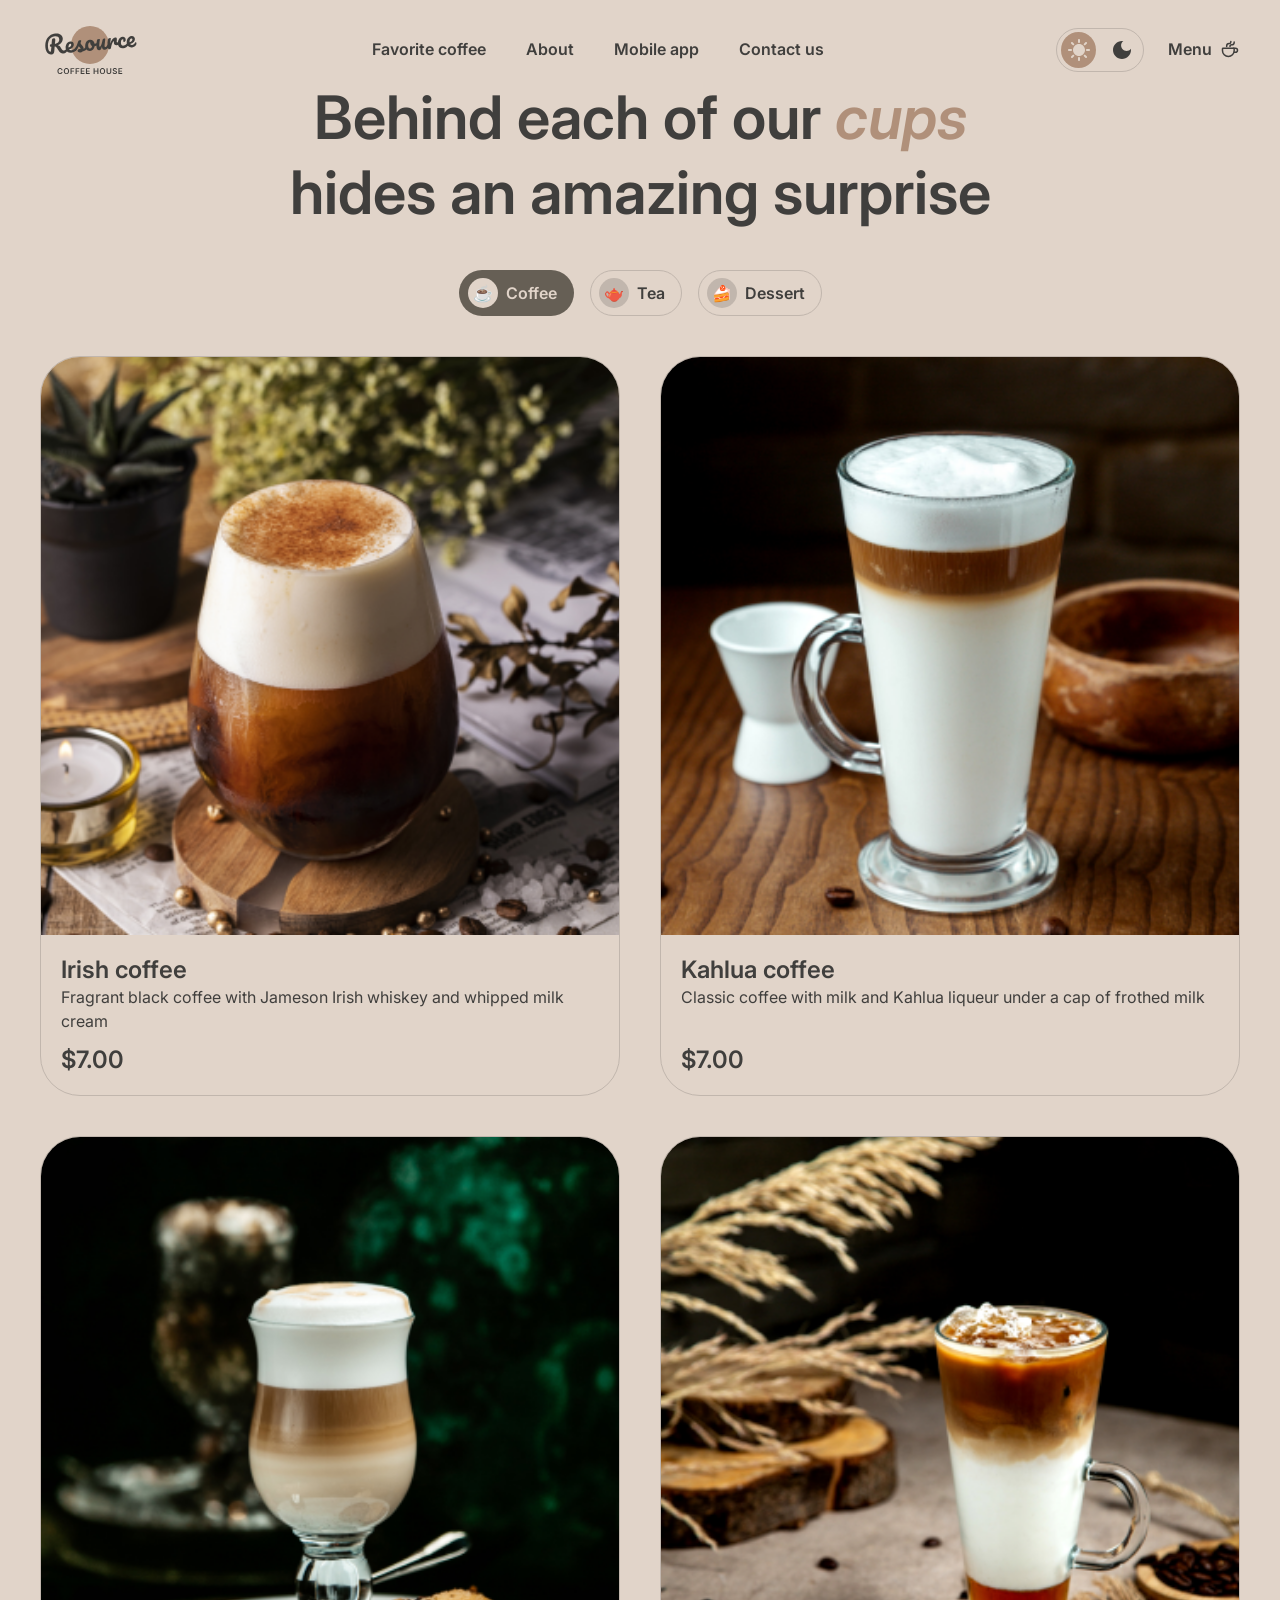
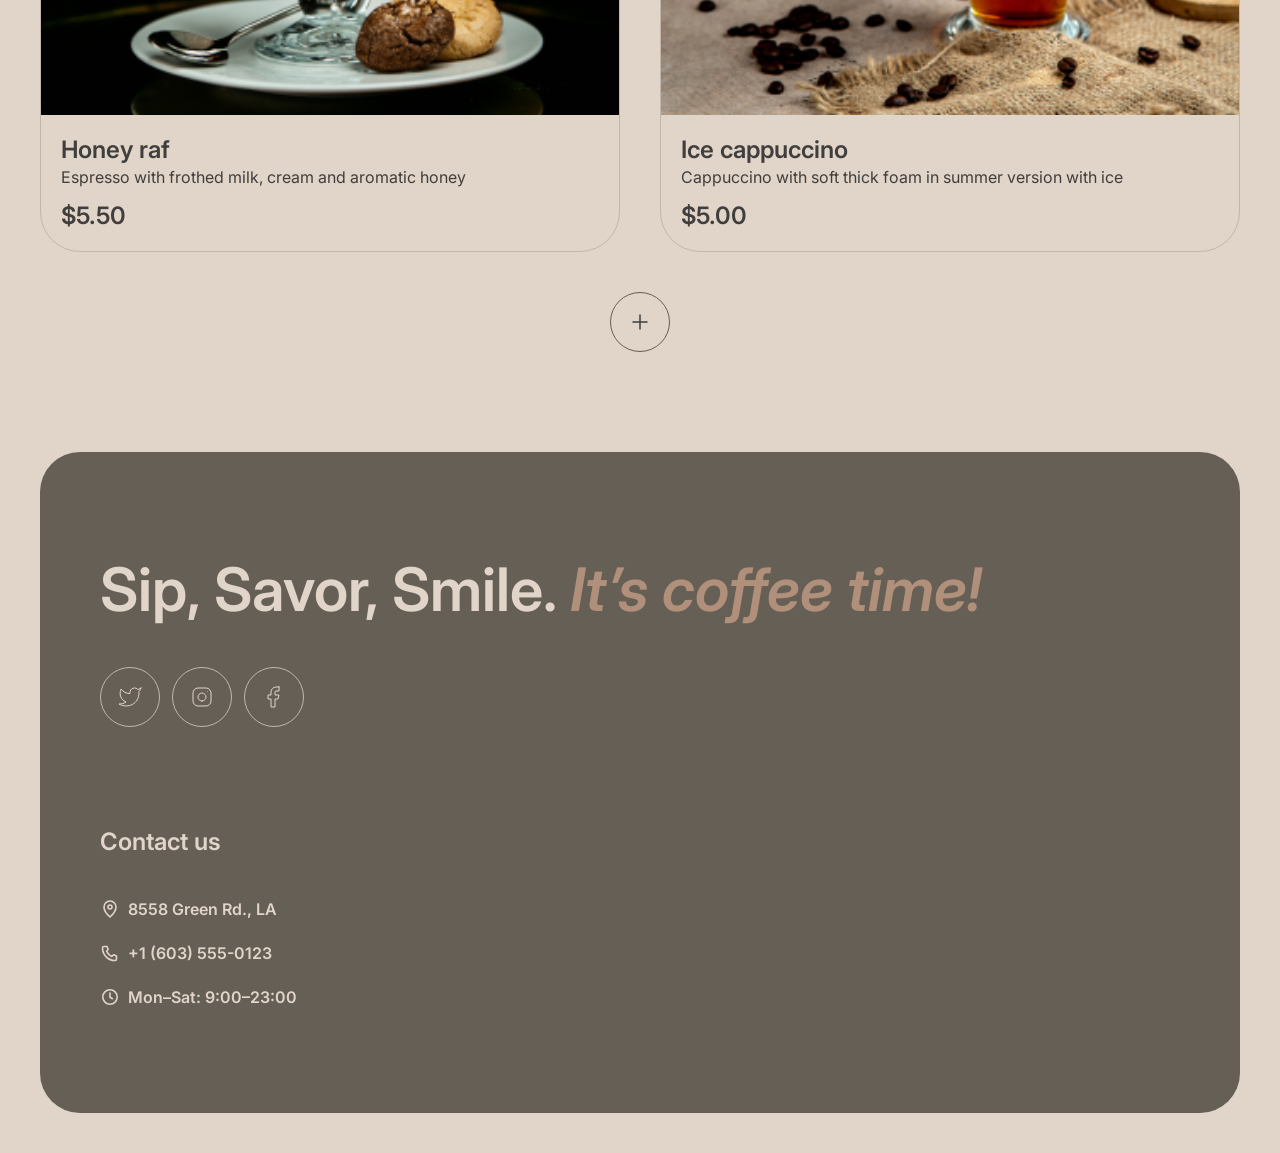
==== commit 7a52c0a4: "fix: update content" ====
--- a/menu/index.html
+++ b/menu/index.html
@@ -116,13 +116,13 @@
         <nav class="nav" aria-label="Primary">
           <ul class="nav__list">
             <li>
-              <a class="nav__link" href="index.html#favorite-coffee"
+              <a class="nav__link" href="../index.html#favorite-coffee"
                 >Favorite coffee</a
               >
             </li>
-            <li><a class="nav__link" href="index.html#about">About</a></li>
+            <li><a class="nav__link" href="../index.html#about">About</a></li>
             <li>
-              <a class="nav__link" href="index.html#mobile-app">Mobile app</a>
+              <a class="nav__link" href="../index.html#mobile-app">Mobile app</a>
             </li>
             <li><a class="nav__link" href="#contacts">Contact us</a></li>
           </ul>
@@ -170,7 +170,7 @@
             </button>
           </div>
 
-          <a class="nav__link nav__link--menu" href="menu/">
+          <a class="nav__link nav__link--menu" href="index.html">
             Menu
             <svg
               width="20"
@@ -267,10 +267,9 @@
               />
               <div class="card__body">
                 <div>
-                  <h2 class="heading-3">Irish coffee</h2>
-                  <p>
-                    Fragrant black coffee with Jameson Irish whiskey and whipped
-                    milk cream
+                  <h2 class="heading-3">Kahlua coffee</h2>
+                  <p>
+                    Classic coffee with milk and Kahlua liqueur under a cap of frothed milk
                   </p>
                 </div>
                 <p class="heading-3">$7.00</p>
@@ -285,13 +284,12 @@
               />
               <div class="card__body">
                 <div>
-                  <h2 class="heading-3">Irish coffee</h2>
-                  <p>
-                    Fragrant black coffee with Jameson Irish whiskey and whipped
-                    milk cream
-                  </p>
-                </div>
-                <p class="heading-3">$7.00</p>
+                  <h2 class="heading-3">Honey raf</h2>
+                  <p>
+                    Espresso with frothed milk, cream and aromatic honey
+                  </p>
+                </div>
+                <p class="heading-3">$5.50</p>
               </div>
             </article>
             <article class="card">
@@ -303,13 +301,12 @@
               />
               <div class="card__body">
                 <div>
-                  <h2 class="heading-3">Irish coffee</h2>
-                  <p>
-                    Fragrant black coffee with Jameson Irish whiskey and whipped
-                    milk cream
-                  </p>
-                </div>
-                <p class="heading-3">$7.00</p>
+                  <h2 class="heading-3">Ice cappuccino</h2>
+                  <p>
+                    Cappuccino with soft thick foam in summer version with ice
+                  </p>
+                </div>
+                <p class="heading-3">$5.00</p>
               </div>
             </article>
             <article class="card">
@@ -321,13 +318,12 @@
               />
               <div class="card__body">
                 <div>
-                  <h2 class="heading-3">Irish coffee</h2>
-                  <p>
-                    Fragrant black coffee with Jameson Irish whiskey and whipped
-                    milk cream
-                  </p>
-                </div>
-                <p class="heading-3">$7.00</p>
+                  <h2 class="heading-3">Espresso</h2> 
+                  <p>
+                    Classic black coffee
+                  </p>
+                </div>
+                <p class="heading-3">$4.50</p>
               </div>
             </article> 
             <article class="card">
@@ -339,13 +335,12 @@
               />
               <div class="card__body">
                 <div>
-                  <h2 class="heading-3">Irish coffee</h2>
-                  <p>
-                    Fragrant black coffee with Jameson Irish whiskey and whipped
-                    milk cream
-                  </p>
-                </div>
-                <p class="heading-3">$7.00</p>
+                  <h2 class="heading-3">Latte</h2>
+                  <p>
+                    Espresso coffee with the addition of steamed milk and dense milk foam
+                  </p>
+                </div>
+                <p class="heading-3">$5.50</p>
               </div>
             </article> 
             <article class="card">
@@ -357,13 +352,12 @@
               />
               <div class="card__body">
                 <div>
-                  <h2 class="heading-3">Irish coffee</h2>
-                  <p>
-                    Fragrant black coffee with Jameson Irish whiskey and whipped
-                    milk cream
-                  </p>
-                </div>
-                <p class="heading-3">$7.00</p>
+                  <h2 class="heading-3">Latte macchiato</h2>
+                  <p>
+                    Espresso with frothed milk and chocolate
+                  </p>
+                </div>
+                <p class="heading-3">$5.50</p>
               </div>
             </article>
             <article class="card">
@@ -375,13 +369,12 @@
               />
               <div class="card__body">
                 <div>
-                  <h2 class="heading-3">Irish coffee</h2>
-                  <p>
-                    Fragrant black coffee with Jameson Irish whiskey and whipped
-                    milk cream
-                  </p>
-                </div>
-                <p class="heading-3">$7.00</p>
+                  <h2 class="heading-3">Coffee with cognac</h2>
+                  <p>
+                    Fragrant black coffee with cognac and whipped cream
+                  </p>
+                </div>
+                <p class="heading-3">$6.50</p>
               </div>
             </article>
           </div>
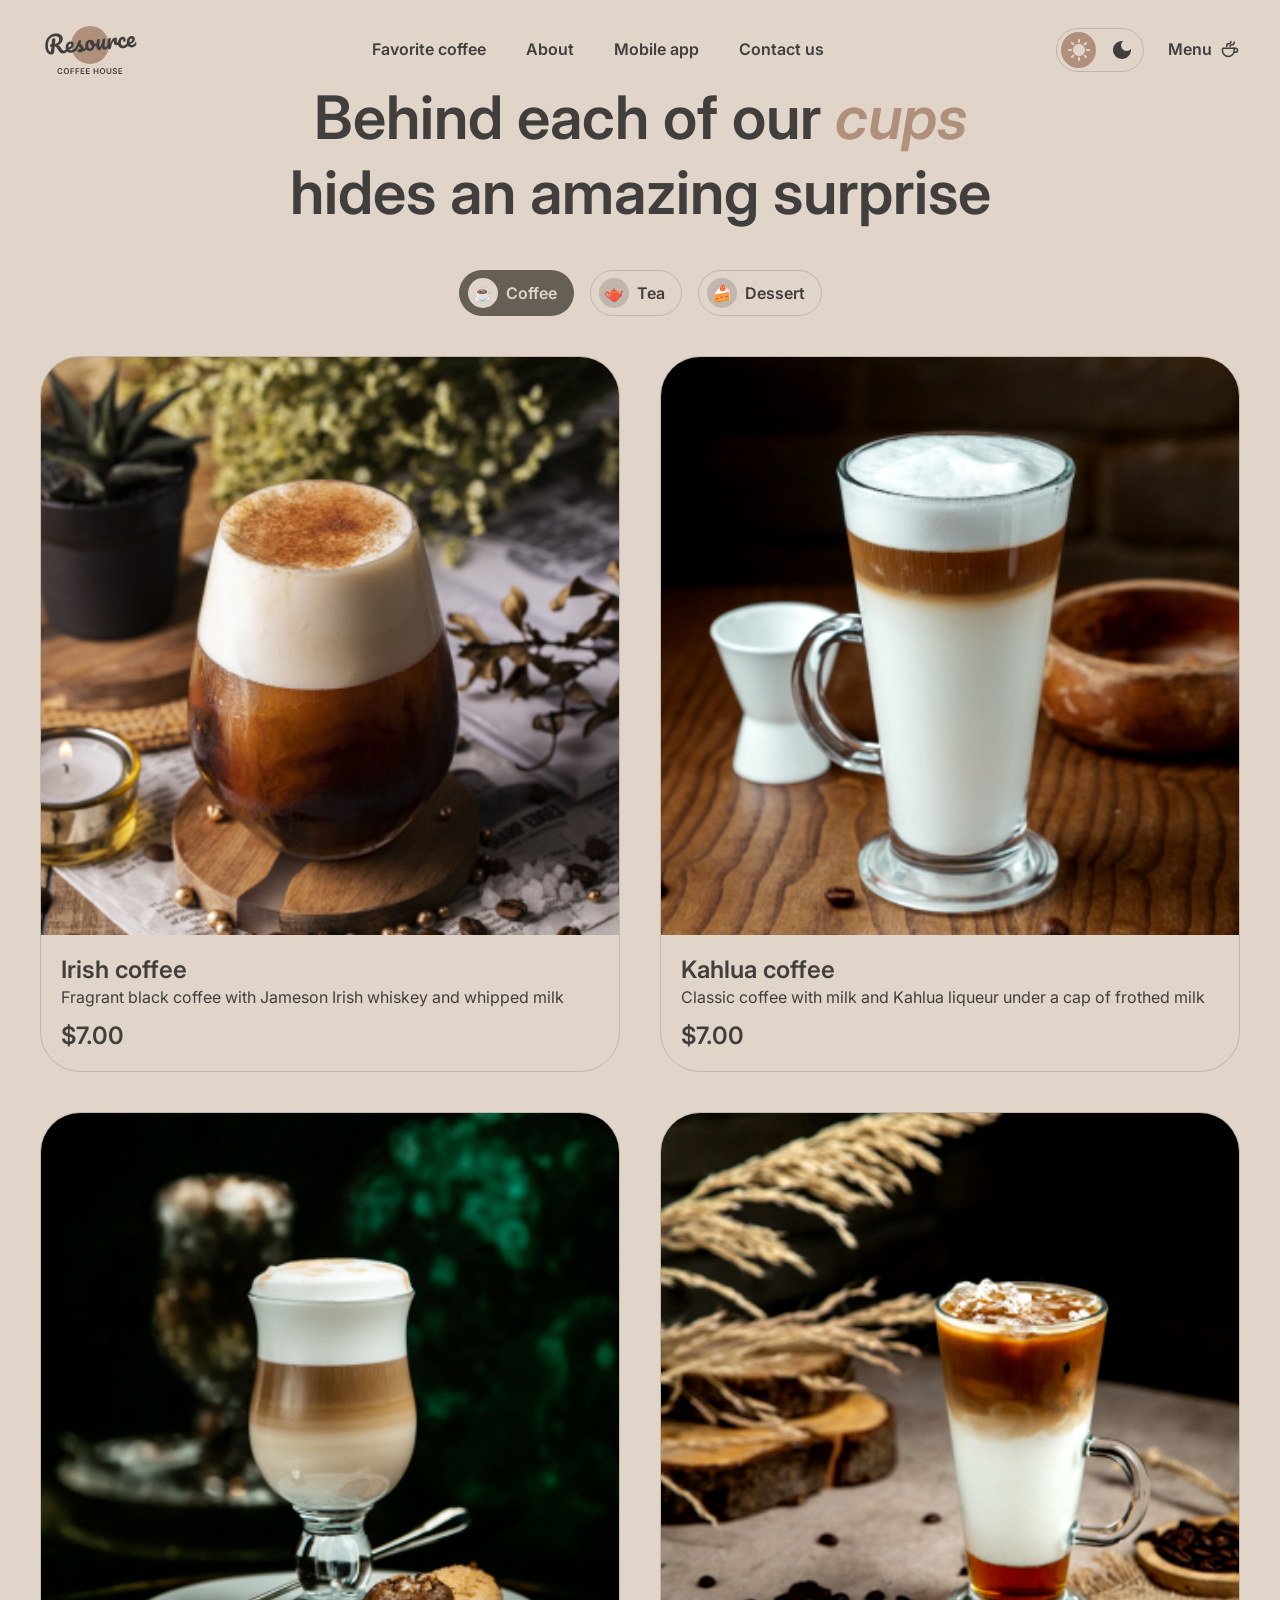
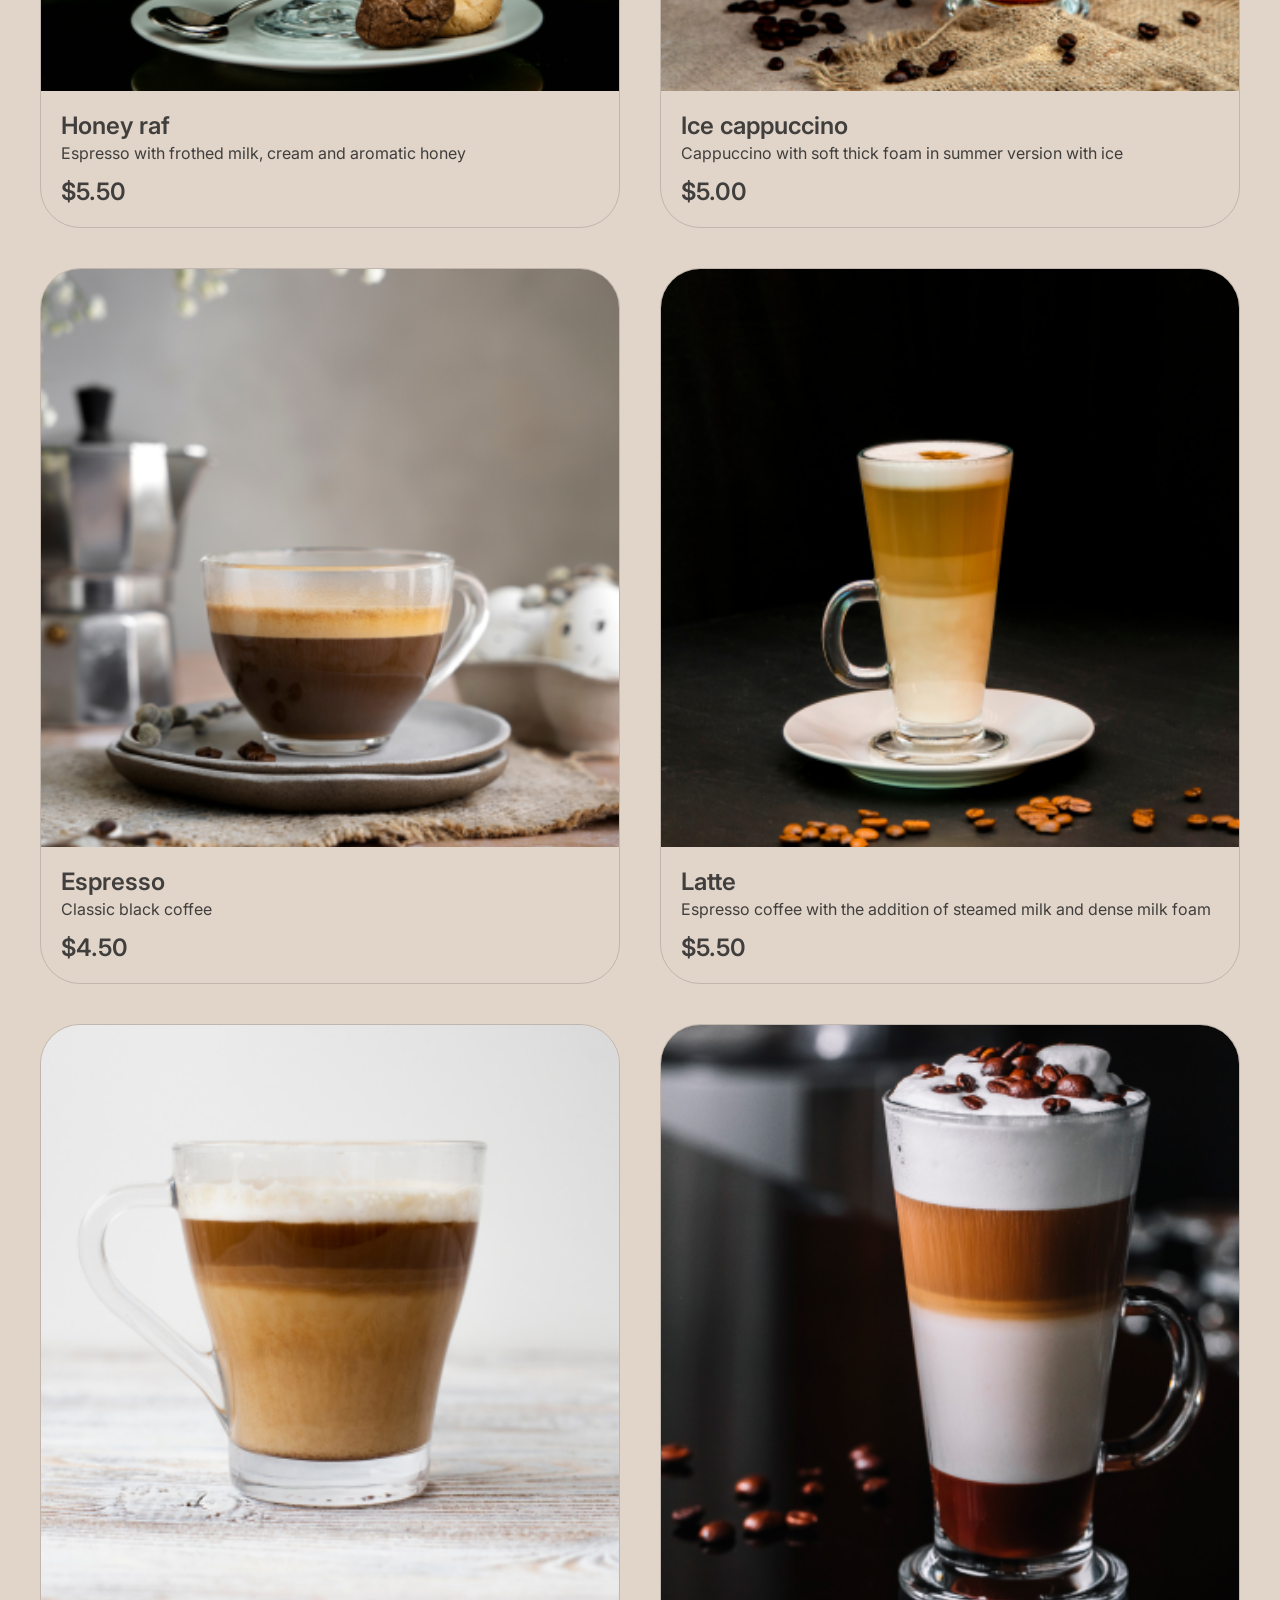
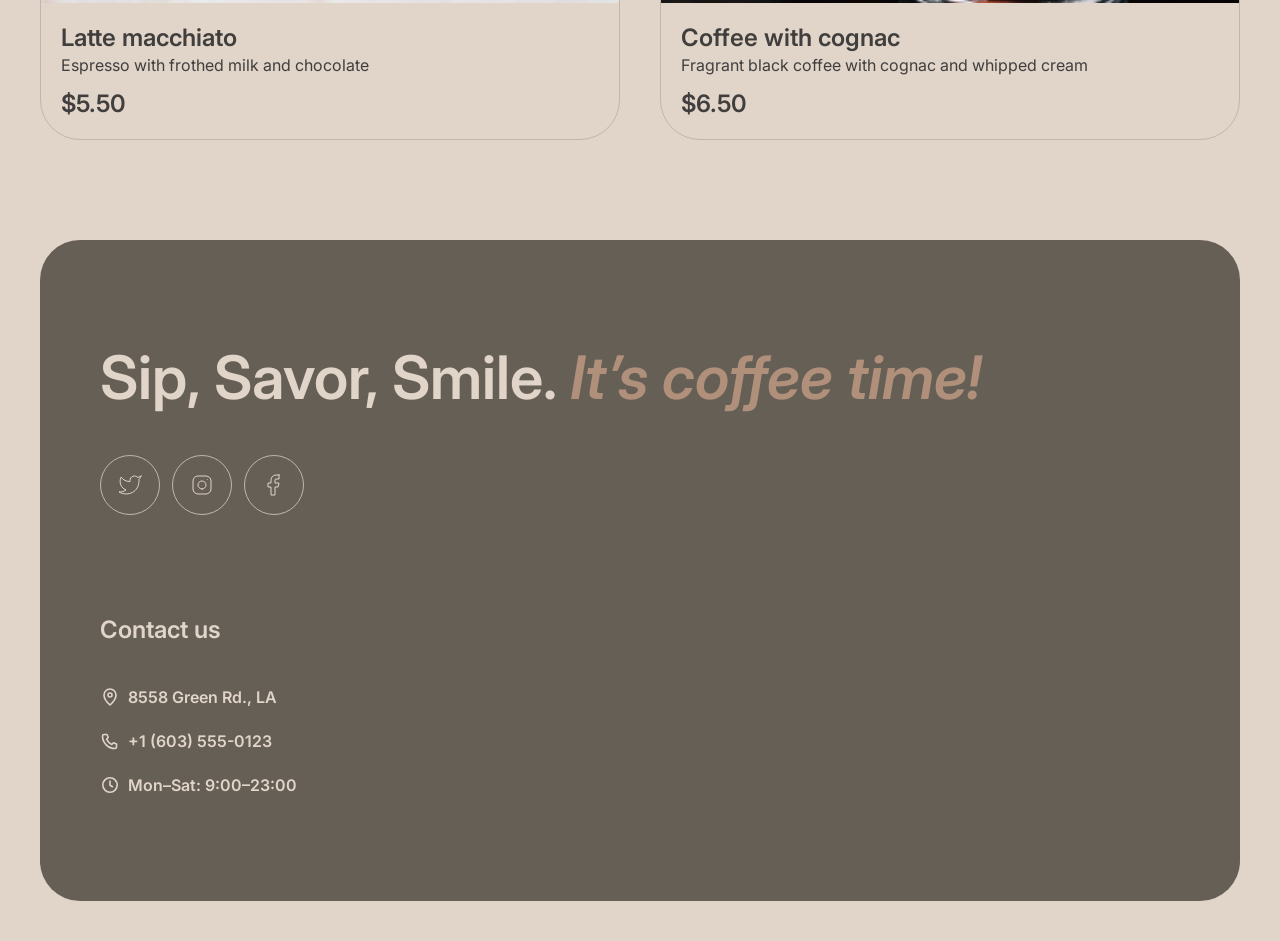
==== commit ef512346: "feat: added menu rendering" ====
--- a/menu/index.html
+++ b/menu/index.html
@@ -117,12 +117,18 @@
           <ul class="nav__list">
             <li>
               <a class="nav__link" href="../index.html#favorite-coffee"
-                >Favorite coffee</a
+                >
+                Favorite coffee
+                </a
               >
             </li>
             <li><a class="nav__link" href="../index.html#about">About</a></li>
             <li>
-              <a class="nav__link" href="../index.html#mobile-app">Mobile app</a>
+              <a class="nav__link" href="../index.html#mobile-app"
+                >
+                Mobile app
+                </a
+              >
             </li>
             <li><a class="nav__link" href="#contacts">Contact us</a></li>
           </ul>
@@ -225,161 +231,36 @@
           </h1>
 
           <div class="tabs" role="tablist" aria-label="Menu categories">
-            <button class="tab is-active" type="button">
+            <button class="tab is-active" type="button" data-tab="coffee">
               <span class="tab__icon" aria-hidden="true">☕</span>
               Coffee
             </button>
-            <button class="tab" type="button">
+            <button class="tab" type="button" data-tab="tea">
               <span class="tab__icon" aria-hidden="true">🫖</span>
               Tea
             </button>
-            <button class="tab" type="button">
+            <button class="tab" type="button" data-tab="dessert">
               <span class="tab__icon" aria-hidden="true">🍰</span>
               Dessert
             </button>
           </div>
 
-          <div class="catalog">
+          <template id="card-template">
             <article class="card">
-              <img
-                src="../assets/images/coffee-1.png"
-                alt="Irish coffee"
-                width="310"
-                height="310"
-              />
+              <img alt="" width="310" height="310">
               <div class="card__body">
                 <div>
-                  <h2 class="heading-3">Irish coffee</h2>
-                  <p>
-                    Fragrant black coffee with Jameson Irish whiskey and whipped
-                    milk cream
-                  </p>
+                  <h2 class="heading-3"></h2>
+                  <p></p>
                 </div>
-                <p class="heading-3">$7.00</p>
+                <p class="heading-3 card__price"></p>
               </div>
             </article>
-            <article class="card">
-              <img
-                src="../assets/images/coffee-2.png"
-                alt="Irish coffee"
-                width="310"
-                height="310"
-              />
-              <div class="card__body">
-                <div>
-                  <h2 class="heading-3">Kahlua coffee</h2>
-                  <p>
-                    Classic coffee with milk and Kahlua liqueur under a cap of frothed milk
-                  </p>
-                </div>
-                <p class="heading-3">$7.00</p>
-              </div>
-            </article>
-            <article class="card">
-              <img
-                src="../assets/images/coffee-3.png"
-                alt="Irish coffee"
-                width="310"
-                height="310"
-              />
-              <div class="card__body">
-                <div>
-                  <h2 class="heading-3">Honey raf</h2>
-                  <p>
-                    Espresso with frothed milk, cream and aromatic honey
-                  </p>
-                </div>
-                <p class="heading-3">$5.50</p>
-              </div>
-            </article>
-            <article class="card">
-              <img
-                src="../assets/images/coffee-4.png"
-                alt="Irish coffee"
-                width="310"
-                height="310"
-              />
-              <div class="card__body">
-                <div>
-                  <h2 class="heading-3">Ice cappuccino</h2>
-                  <p>
-                    Cappuccino with soft thick foam in summer version with ice
-                  </p>
-                </div>
-                <p class="heading-3">$5.00</p>
-              </div>
-            </article>
-            <article class="card">
-              <img
-                src="../assets/images/coffee-5.png"
-                alt="Irish coffee"
-                width="310"
-                height="310"
-              />
-              <div class="card__body">
-                <div>
-                  <h2 class="heading-3">Espresso</h2> 
-                  <p>
-                    Classic black coffee
-                  </p>
-                </div>
-                <p class="heading-3">$4.50</p>
-              </div>
-            </article> 
-            <article class="card">
-              <img
-                src="../assets/images/coffee-6.png"
-                alt="Irish coffee"
-                width="310"
-                height="310"
-              />
-              <div class="card__body">
-                <div>
-                  <h2 class="heading-3">Latte</h2>
-                  <p>
-                    Espresso coffee with the addition of steamed milk and dense milk foam
-                  </p>
-                </div>
-                <p class="heading-3">$5.50</p>
-              </div>
-            </article> 
-            <article class="card">
-              <img
-                src="../assets/images/coffee-7.png"
-                alt="Irish coffee"
-                width="310"
-                height="310"
-              />
-              <div class="card__body">
-                <div>
-                  <h2 class="heading-3">Latte macchiato</h2>
-                  <p>
-                    Espresso with frothed milk and chocolate
-                  </p>
-                </div>
-                <p class="heading-3">$5.50</p>
-              </div>
-            </article>
-            <article class="card">
-              <img
-                src="../assets/images/coffee-8.png"
-                alt="Irish coffee"
-                width="310"
-                height="310"
-              />
-              <div class="card__body">
-                <div>
-                  <h2 class="heading-3">Coffee with cognac</h2>
-                  <p>
-                    Fragrant black coffee with cognac and whipped cream
-                  </p>
-                </div>
-                <p class="heading-3">$6.50</p>
-              </div>
-            </article>
-          </div>
-
-          <button class="load-more" type="button" aria-label="Load more">
+          </template>
+
+          <div class="catalog"></div>
+
+          <button class="icon-btn load-more" type="button" aria-label="Load more" hidden> 
             <svg
               width="24"
               height="24"
@@ -571,5 +452,6 @@
     </footer>
 
     <script src="../assets/js/theme.js"></script>
+    <script src="../assets/js/menu.js"></script>
   </body>
 </html>
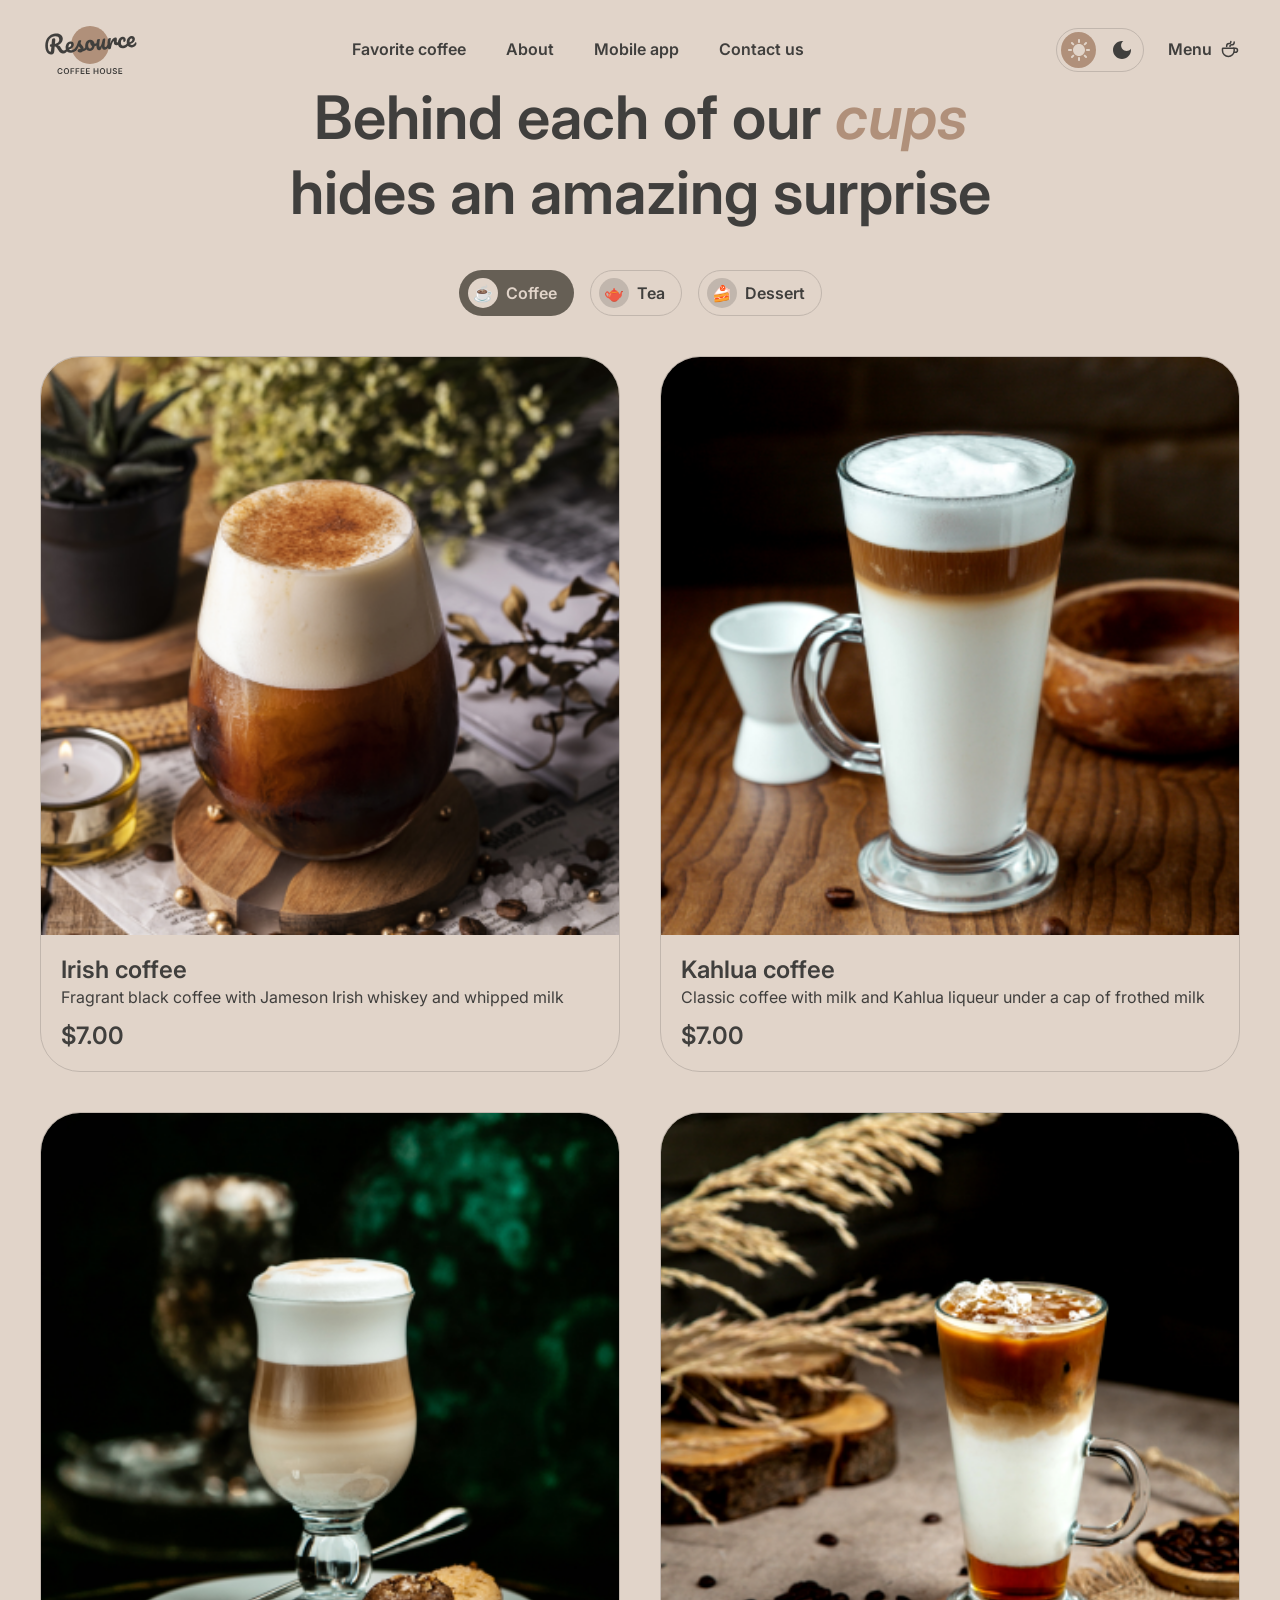
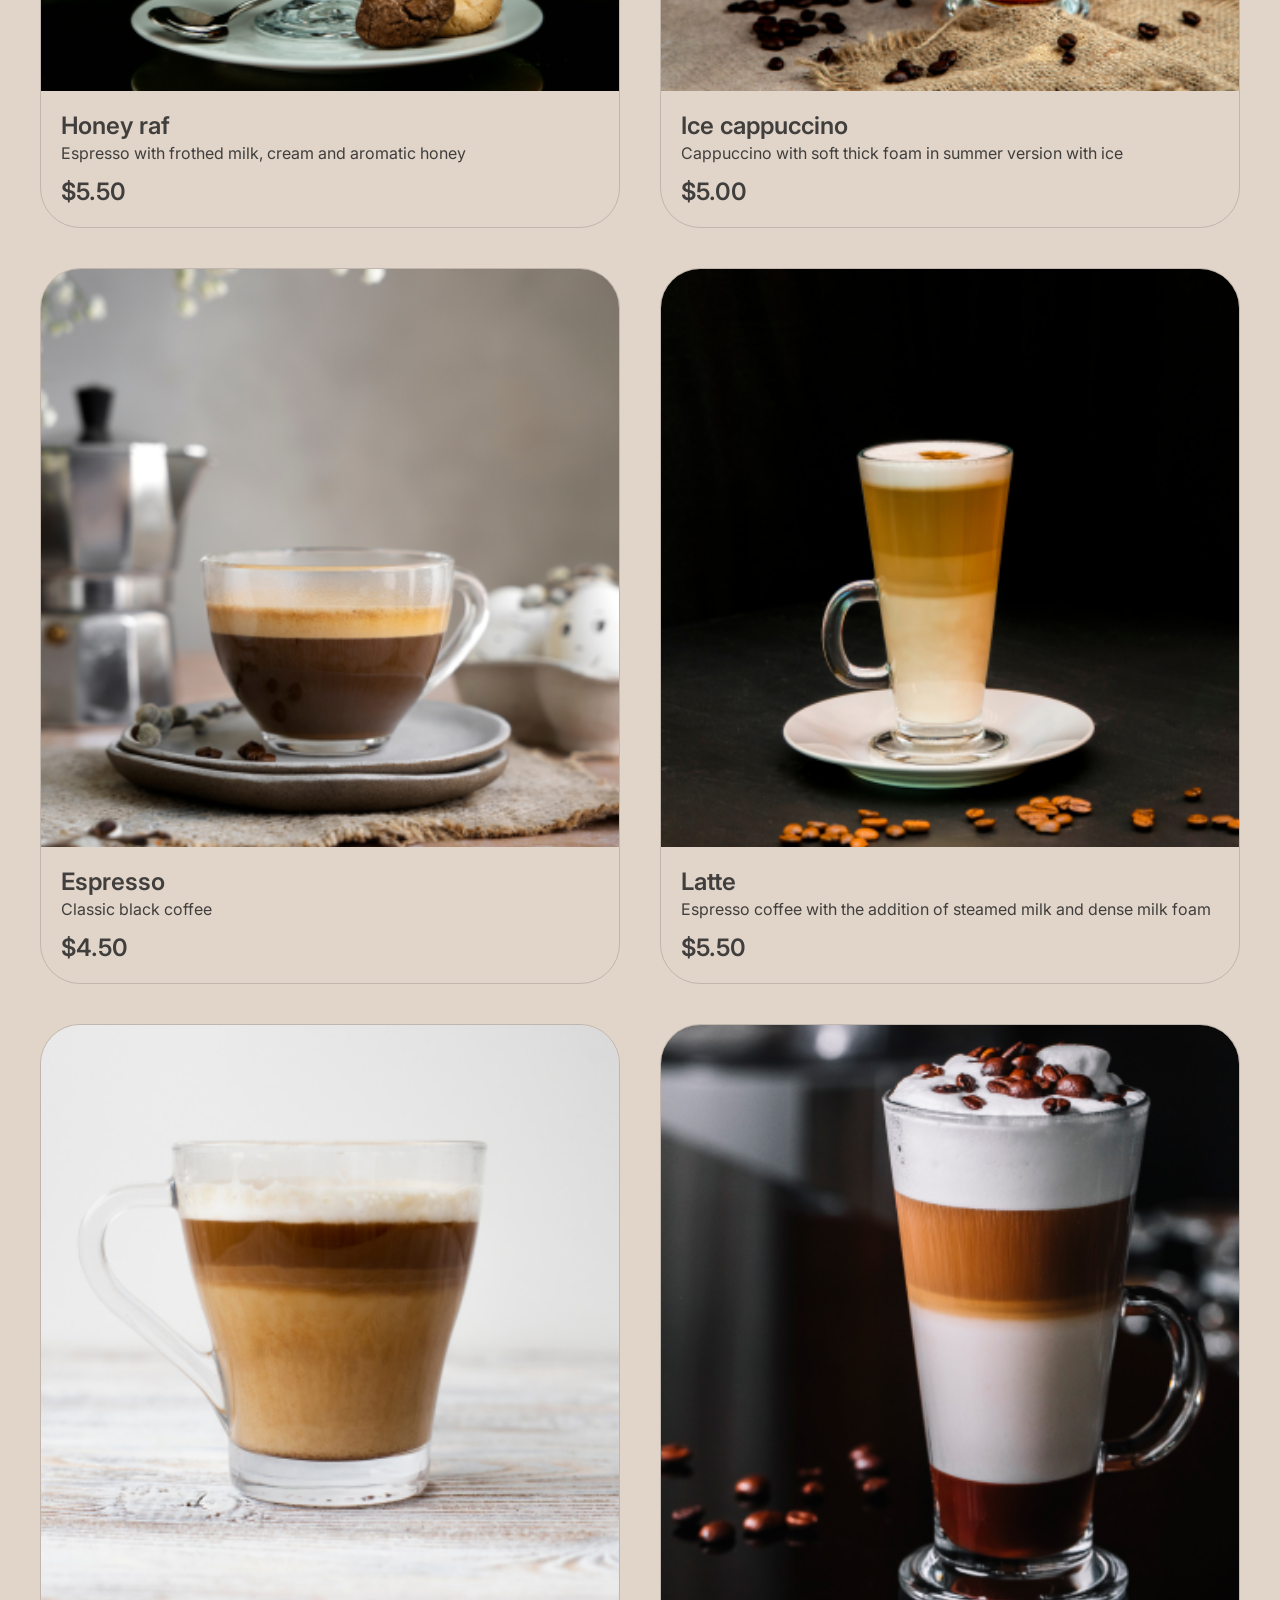
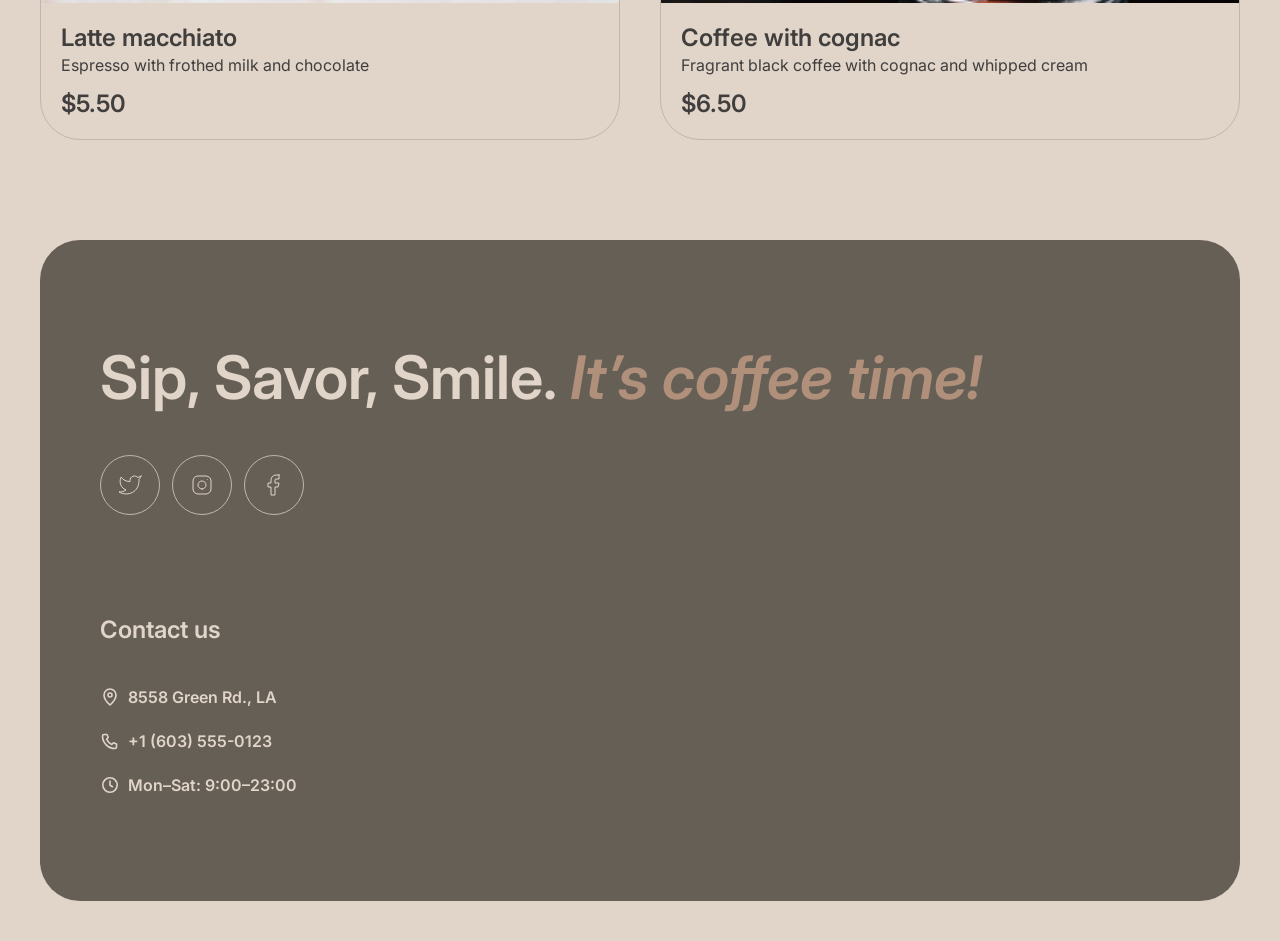
==== commit d907748b: "feat: added burger menu" ====
--- a/menu/index.html
+++ b/menu/index.html
@@ -116,21 +116,61 @@
         <nav class="nav" aria-label="Primary">
           <ul class="nav__list">
             <li>
-              <a class="nav__link" href="../index.html#favorite-coffee"
-                >
+              <a class="nav__link" href="../index.html#favorite-coffee">
                 Favorite coffee
-                </a
-              >
+              </a>
             </li>
             <li><a class="nav__link" href="../index.html#about">About</a></li>
             <li>
-              <a class="nav__link" href="../index.html#mobile-app"
-                >
+              <a class="nav__link" href="../index.html#mobile-app">
                 Mobile app
-                </a
-              >
+              </a>
             </li>
             <li><a class="nav__link" href="#contacts">Contact us</a></li>
+            <li>
+              <a
+                class="nav__link nav__link--menu nav__link--menu-mobile"
+                href="index.html"
+              >
+                Menu
+                <svg
+                  width="20"
+                  height="20"
+                  viewBox="0 0 20 20"
+                  fill="none"
+                  xmlns="http://www.w3.org/2000/svg"
+                >
+                  <path
+                    d="M14.166 9.76667V11.6667C14.166 14.8883 11.5543 17.5 8.33268 17.5C5.11102 17.5 2.49935 14.8883 2.49935 11.6667V9.76667C2.49935 9.4353 2.76798 9.16667 3.09935 9.16667H13.566C13.8974 9.16667 14.166 9.4353 14.166 9.76667Z"
+                    stroke="currentColor"
+                    stroke-width="1.5"
+                    stroke-linecap="round"
+                    stroke-linejoin="round"
+                  />
+                  <path
+                    d="M9.99935 7.49996C9.99935 6.66663 10.5946 5.83329 11.7851 5.83329C13.1 5.83329 14.166 4.7673 14.166 3.45234V2.91663"
+                    stroke="currentColor"
+                    stroke-width="1.5"
+                    stroke-linecap="round"
+                    stroke-linejoin="round"
+                  />
+                  <path
+                    d="M6.66732 7.5V7.08333C6.66732 5.70262 7.78661 4.58333 9.16732 4.58333C10.0878 4.58333 10.834 3.83714 10.834 2.91667V2.5"
+                    stroke="currentColor"
+                    stroke-width="1.5"
+                    stroke-linecap="round"
+                    stroke-linejoin="round"
+                  />
+                  <path
+                    d="M13.334 9.16663H15.4173C16.5679 9.16663 17.5007 10.0994 17.5007 11.25C17.5007 12.4006 16.5679 13.3333 15.4173 13.3333H14.1673"
+                    stroke="currentColor"
+                    stroke-width="1.5"
+                    stroke-linecap="round"
+                    stroke-linejoin="round"
+                  />
+                </svg>
+              </a>
+            </li>
           </ul>
         </nav>
 
@@ -247,7 +287,7 @@
 
           <template id="card-template">
             <article class="card">
-              <img alt="" width="310" height="310">
+              <img alt="" width="310" height="310" />
               <div class="card__body">
                 <div>
                   <h2 class="heading-3"></h2>
@@ -260,7 +300,12 @@
 
           <div class="catalog"></div>
 
-          <button class="icon-btn load-more" type="button" aria-label="Load more" hidden> 
+          <button
+            class="icon-btn load-more"
+            type="button"
+            aria-label="Load more"
+            hidden
+          >
             <svg
               width="24"
               height="24"
@@ -278,6 +323,71 @@
           </button>
         </div>
       </section>
+
+      <dialog class="modal" aria-labelledby="modal-title">
+        <div class="modal__box">
+          <img class="modal__image" alt="" width="310" height="310" />
+          <div class="modal__content">
+            <h2 class="heading-3" id="modal-title"></h2>
+            <p class="modal__description"></p>
+            <fieldset class="modal__group">
+              <legend>Size</legend>
+              <div class="modal__options" data-options="size"></div>
+            </fieldset>
+            <fieldset class="modal__group">
+              <legend>Additives</legend>
+              <div class="modal__options" data-options="additives"></div>
+            </fieldset>
+            <p class="heading-3 modal__total">
+              <span class="">Total:</span>
+              <span class="modal__price"></span>
+            </p>
+            <div class="modal__note">
+              <svg
+                width="16"
+                height="16"
+                viewBox="0 0 16 16"
+                fill="none"
+                xmlns="http://www.w3.org/2000/svg"
+              >
+                <g clip-path="url(#clip0_147811_7611)">
+                  <path
+                    d="M8 7.66663V11"
+                    stroke="currentColor"
+                    stroke-linecap="round"
+                    stroke-linejoin="round"
+                  />
+                  <path
+                    d="M8 5.00667L8.00667 4.99926"
+                    stroke="currentColor"
+                    stroke-linecap="round"
+                    stroke-linejoin="round"
+                  />
+                  <path
+                    d="M8.00016 14.6667C11.6821 14.6667 14.6668 11.6819 14.6668 8.00004C14.6668 4.31814 11.6821 1.33337 8.00016 1.33337C4.31826 1.33337 1.3335 4.31814 1.3335 8.00004C1.3335 11.6819 4.31826 14.6667 8.00016 14.6667Z"
+                    stroke="currentColor"
+                    stroke-linecap="round"
+                    stroke-linejoin="round"
+                  />
+                </g>
+                <defs>
+                  <clipPath id="clip0_147811_7611">
+                    <rect width="16" height="16" fill="white" />
+                  </clipPath>
+                </defs>
+              </svg>
+              <p>
+                The cost is not final. Download our mobile app to see the final
+                price and place your order. Earn loyalty points and enjoy your
+                favorite coffee with up to 20% discount.
+              </p>
+            </div>
+            <form method="dialog">
+              <button class="modal__close" type="submit">Close</button>
+            </form>
+          </div>
+        </div>
+      </dialog>
     </main>
     <footer class="footer" id="contacts">
       <div class="container">
@@ -453,5 +563,6 @@
 
     <script src="../assets/js/theme.js"></script>
     <script src="../assets/js/menu.js"></script>
+    <script src="../assets/js/burger.js"></script>
   </body>
 </html>
--- a/assets/css/main.css
+++ b/assets/css/main.css
@@ -5,6 +5,8 @@
 @import "footer.css";
 @import "home.css";
 @import "catalog.css";
+@import "modal.css";
+@import "burger.css";
 
 body {
   font-family: Inter, sans-serif;
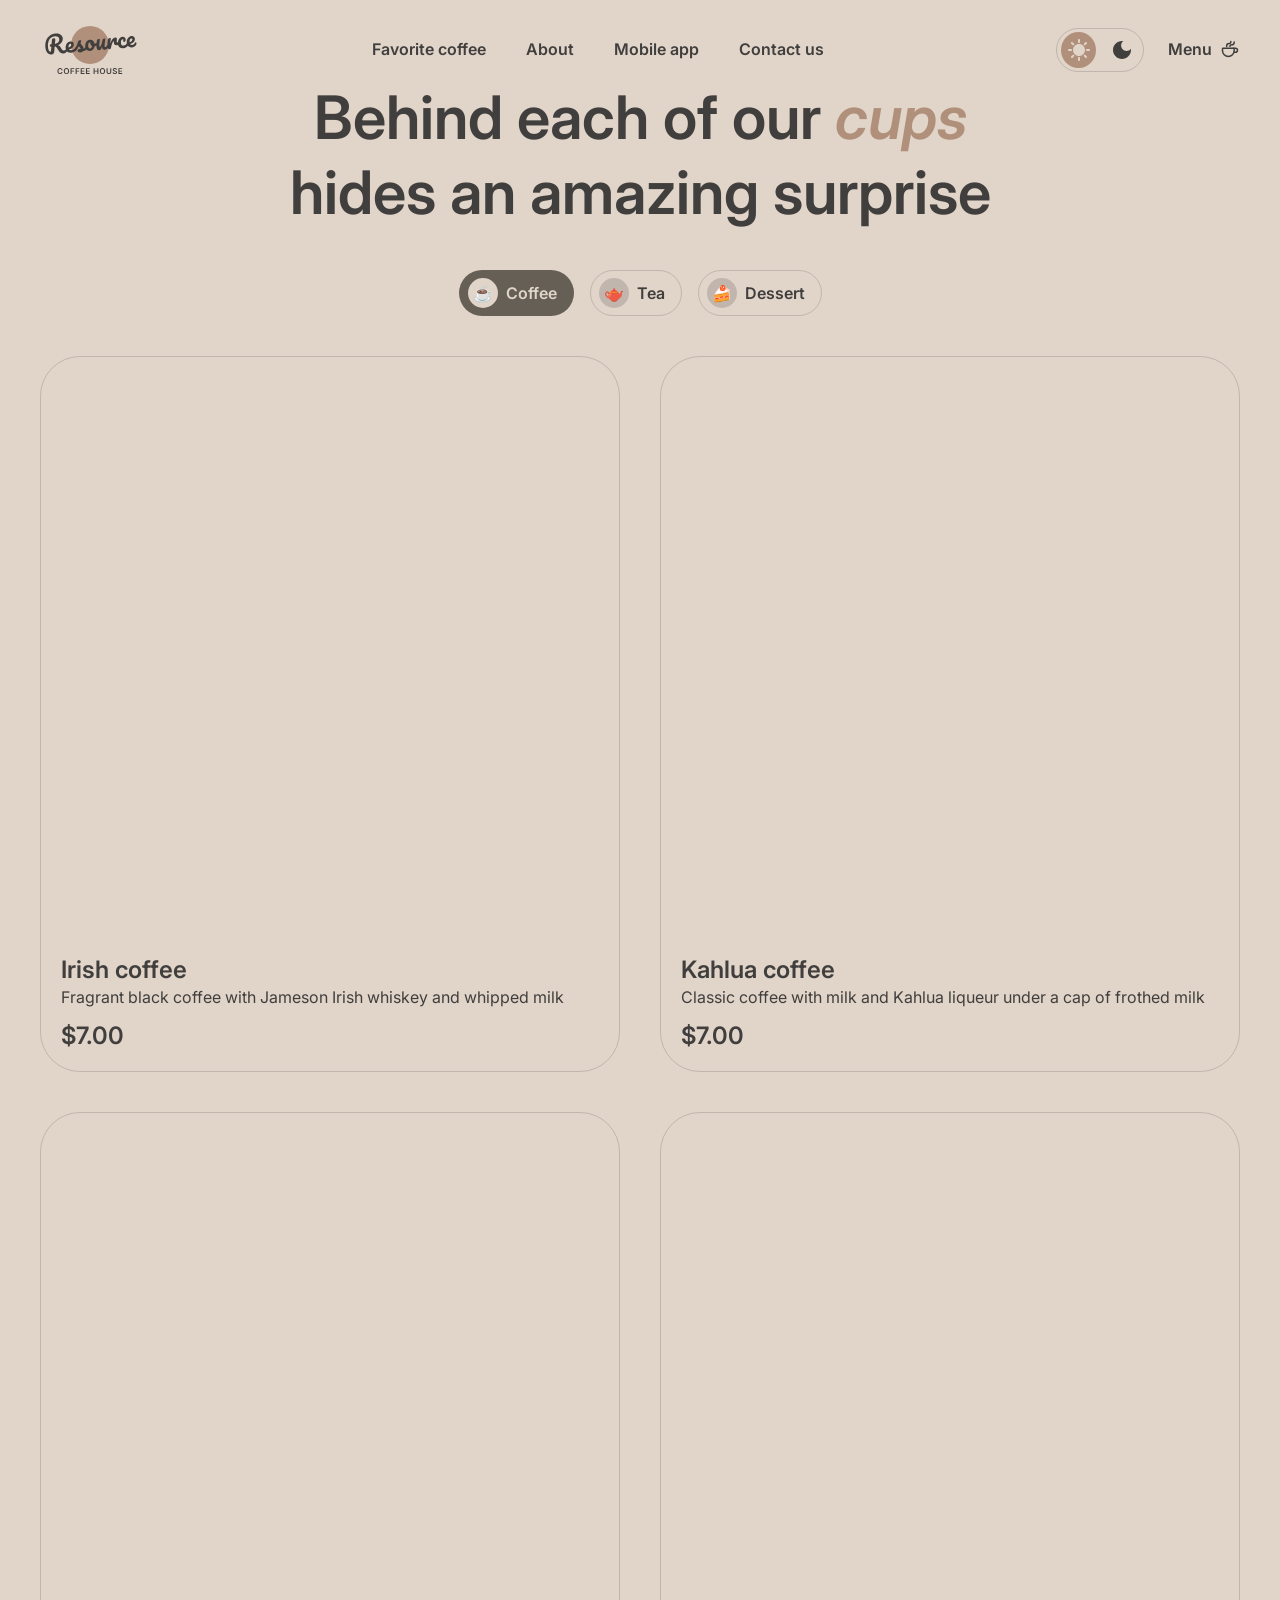
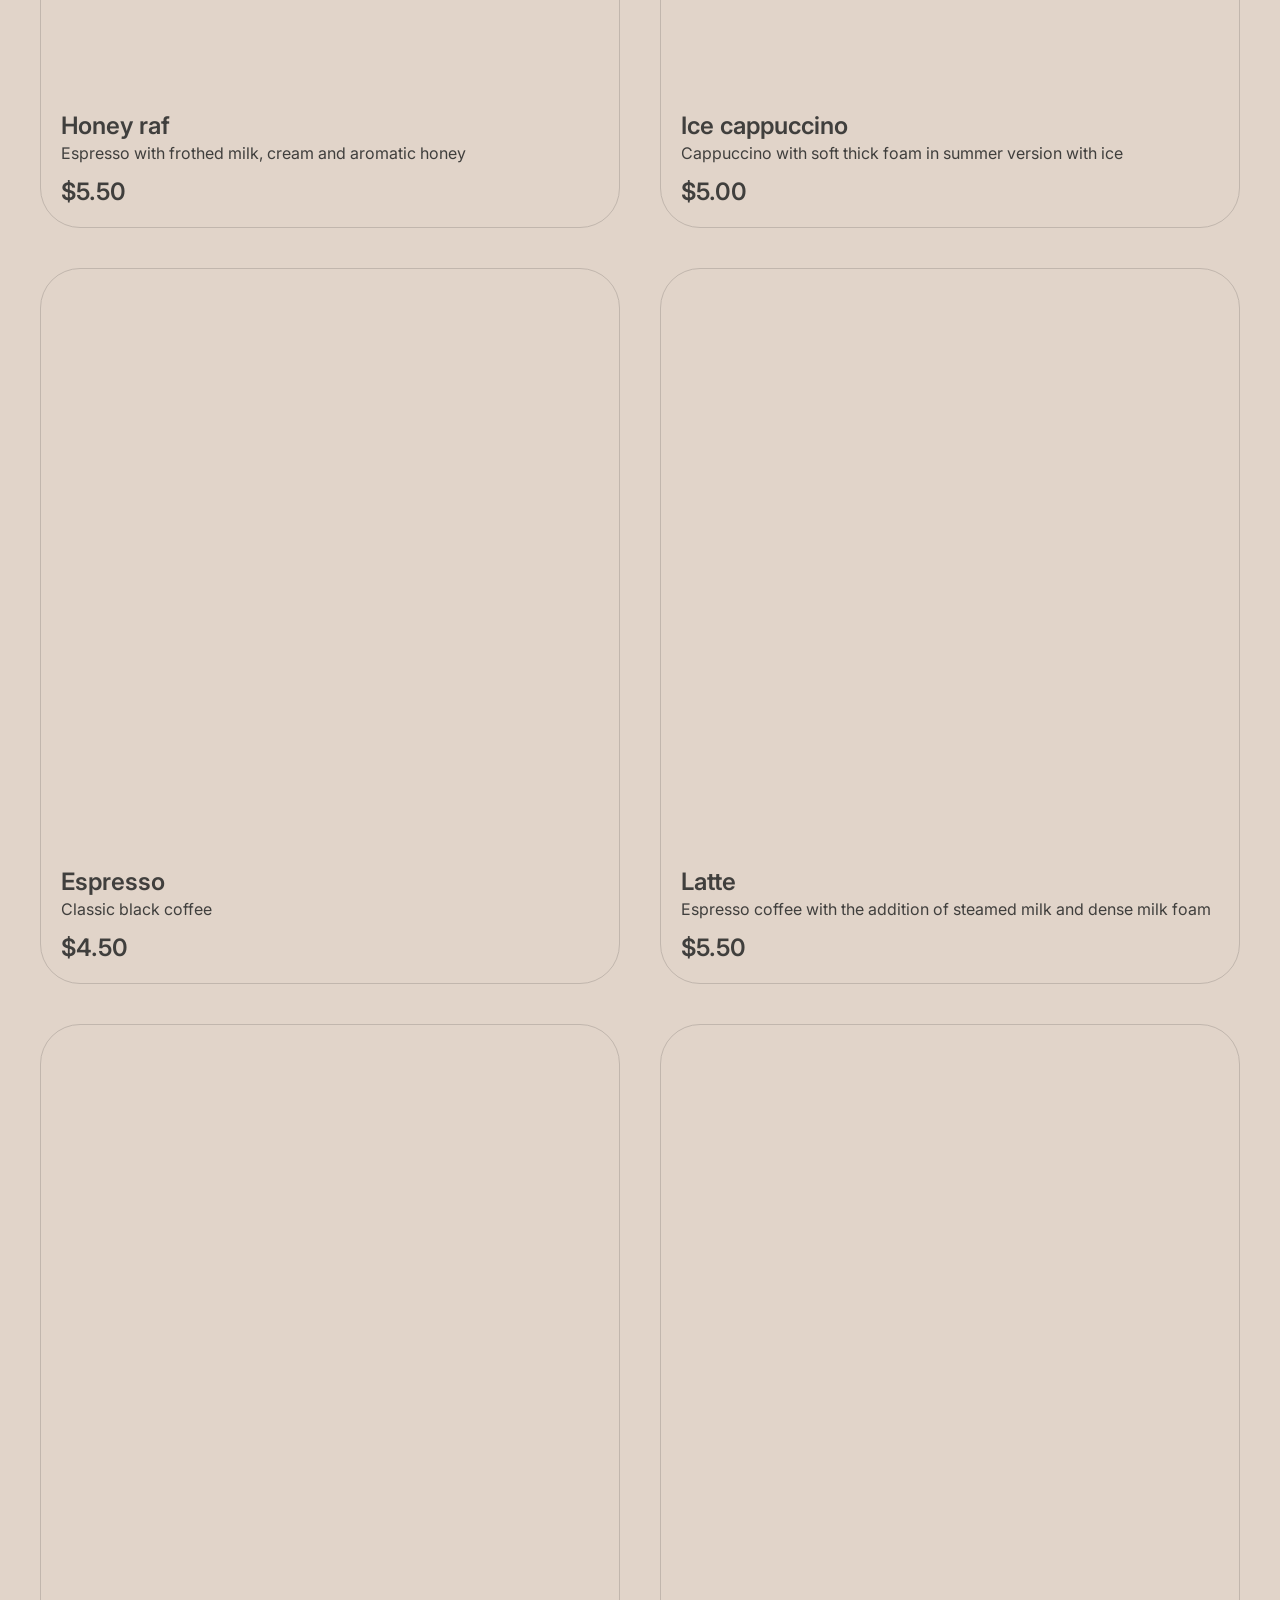
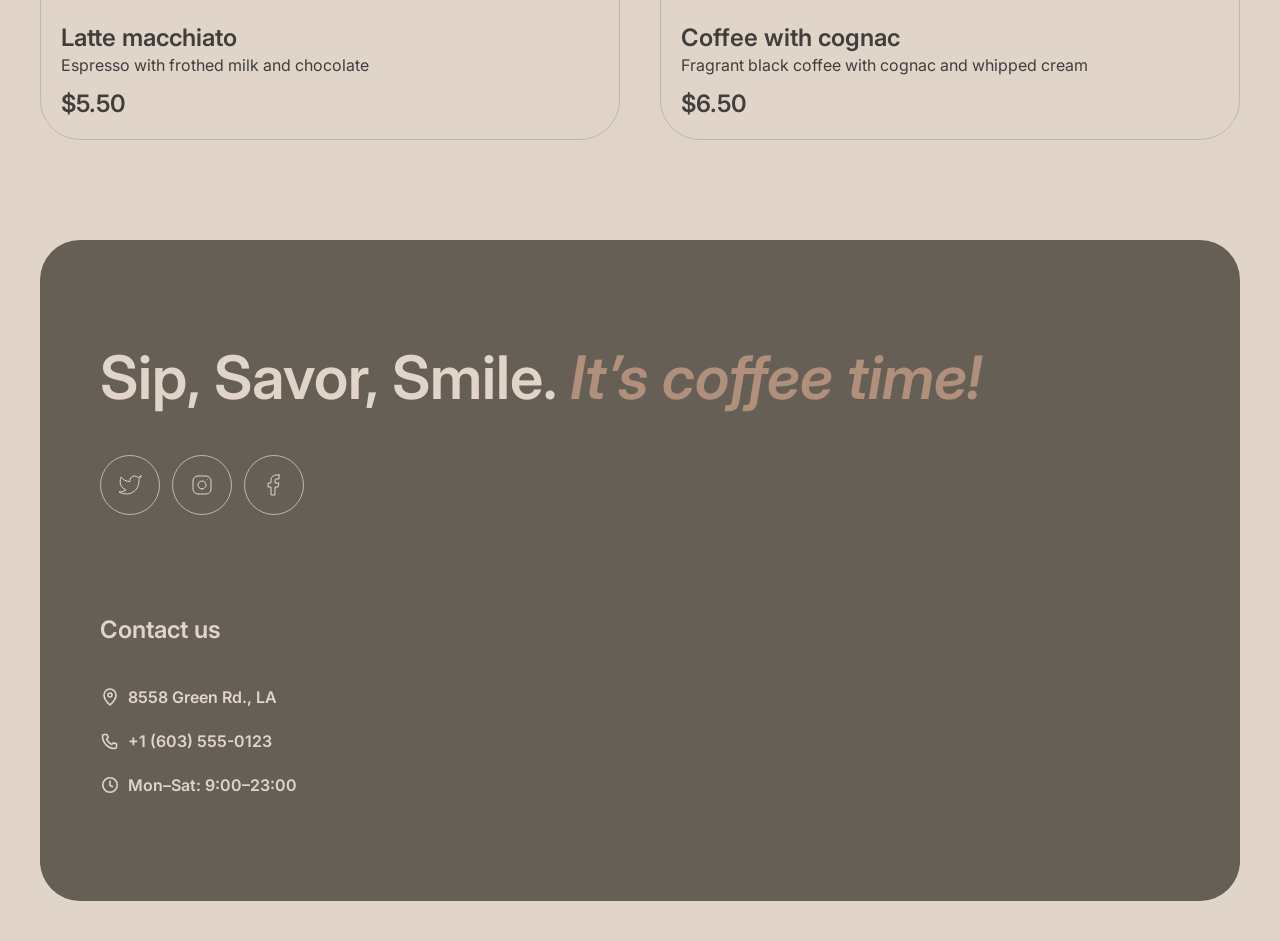
==== commit 15d12eaa: "fix: fix load more btn and nav" ====
--- a/menu/index.html
+++ b/menu/index.html
@@ -127,50 +127,48 @@
               </a>
             </li>
             <li><a class="nav__link" href="#contacts">Contact us</a></li>
-            <li>
-              <a
-                class="nav__link nav__link--menu nav__link--menu-mobile"
-                href="index.html"
+            <a
+              class="nav__link nav__link--menu nav__link--menu-mobile"
+              href="index.html"
+            >
+              Menu
+              <svg
+                width="20"
+                height="20"
+                viewBox="0 0 20 20"
+                fill="none"
+                xmlns="http://www.w3.org/2000/svg"
               >
-                Menu
-                <svg
-                  width="20"
-                  height="20"
-                  viewBox="0 0 20 20"
-                  fill="none"
-                  xmlns="http://www.w3.org/2000/svg"
-                >
-                  <path
-                    d="M14.166 9.76667V11.6667C14.166 14.8883 11.5543 17.5 8.33268 17.5C5.11102 17.5 2.49935 14.8883 2.49935 11.6667V9.76667C2.49935 9.4353 2.76798 9.16667 3.09935 9.16667H13.566C13.8974 9.16667 14.166 9.4353 14.166 9.76667Z"
-                    stroke="currentColor"
-                    stroke-width="1.5"
-                    stroke-linecap="round"
-                    stroke-linejoin="round"
-                  />
-                  <path
-                    d="M9.99935 7.49996C9.99935 6.66663 10.5946 5.83329 11.7851 5.83329C13.1 5.83329 14.166 4.7673 14.166 3.45234V2.91663"
-                    stroke="currentColor"
-                    stroke-width="1.5"
-                    stroke-linecap="round"
-                    stroke-linejoin="round"
-                  />
-                  <path
-                    d="M6.66732 7.5V7.08333C6.66732 5.70262 7.78661 4.58333 9.16732 4.58333C10.0878 4.58333 10.834 3.83714 10.834 2.91667V2.5"
-                    stroke="currentColor"
-                    stroke-width="1.5"
-                    stroke-linecap="round"
-                    stroke-linejoin="round"
-                  />
-                  <path
-                    d="M13.334 9.16663H15.4173C16.5679 9.16663 17.5007 10.0994 17.5007 11.25C17.5007 12.4006 16.5679 13.3333 15.4173 13.3333H14.1673"
-                    stroke="currentColor"
-                    stroke-width="1.5"
-                    stroke-linecap="round"
-                    stroke-linejoin="round"
-                  />
-                </svg>
-              </a>
-            </li>
+                <path
+                  d="M14.166 9.76667V11.6667C14.166 14.8883 11.5543 17.5 8.33268 17.5C5.11102 17.5 2.49935 14.8883 2.49935 11.6667V9.76667C2.49935 9.4353 2.76798 9.16667 3.09935 9.16667H13.566C13.8974 9.16667 14.166 9.4353 14.166 9.76667Z"
+                  stroke="currentColor"
+                  stroke-width="1.5"
+                  stroke-linecap="round"
+                  stroke-linejoin="round"
+                />
+                <path
+                  d="M9.99935 7.49996C9.99935 6.66663 10.5946 5.83329 11.7851 5.83329C13.1 5.83329 14.166 4.7673 14.166 3.45234V2.91663"
+                  stroke="currentColor"
+                  stroke-width="1.5"
+                  stroke-linecap="round"
+                  stroke-linejoin="round"
+                />
+                <path
+                  d="M6.66732 7.5V7.08333C6.66732 5.70262 7.78661 4.58333 9.16732 4.58333C10.0878 4.58333 10.834 3.83714 10.834 2.91667V2.5"
+                  stroke="currentColor"
+                  stroke-width="1.5"
+                  stroke-linecap="round"
+                  stroke-linejoin="round"
+                />
+                <path
+                  d="M13.334 9.16663H15.4173C16.5679 9.16663 17.5007 10.0994 17.5007 11.25C17.5007 12.4006 16.5679 13.3333 15.4173 13.3333H14.1673"
+                  stroke="currentColor"
+                  stroke-width="1.5"
+                  stroke-linecap="round"
+                  stroke-linejoin="round"
+                />
+              </svg>
+            </a>
           </ul>
         </nav>
 
